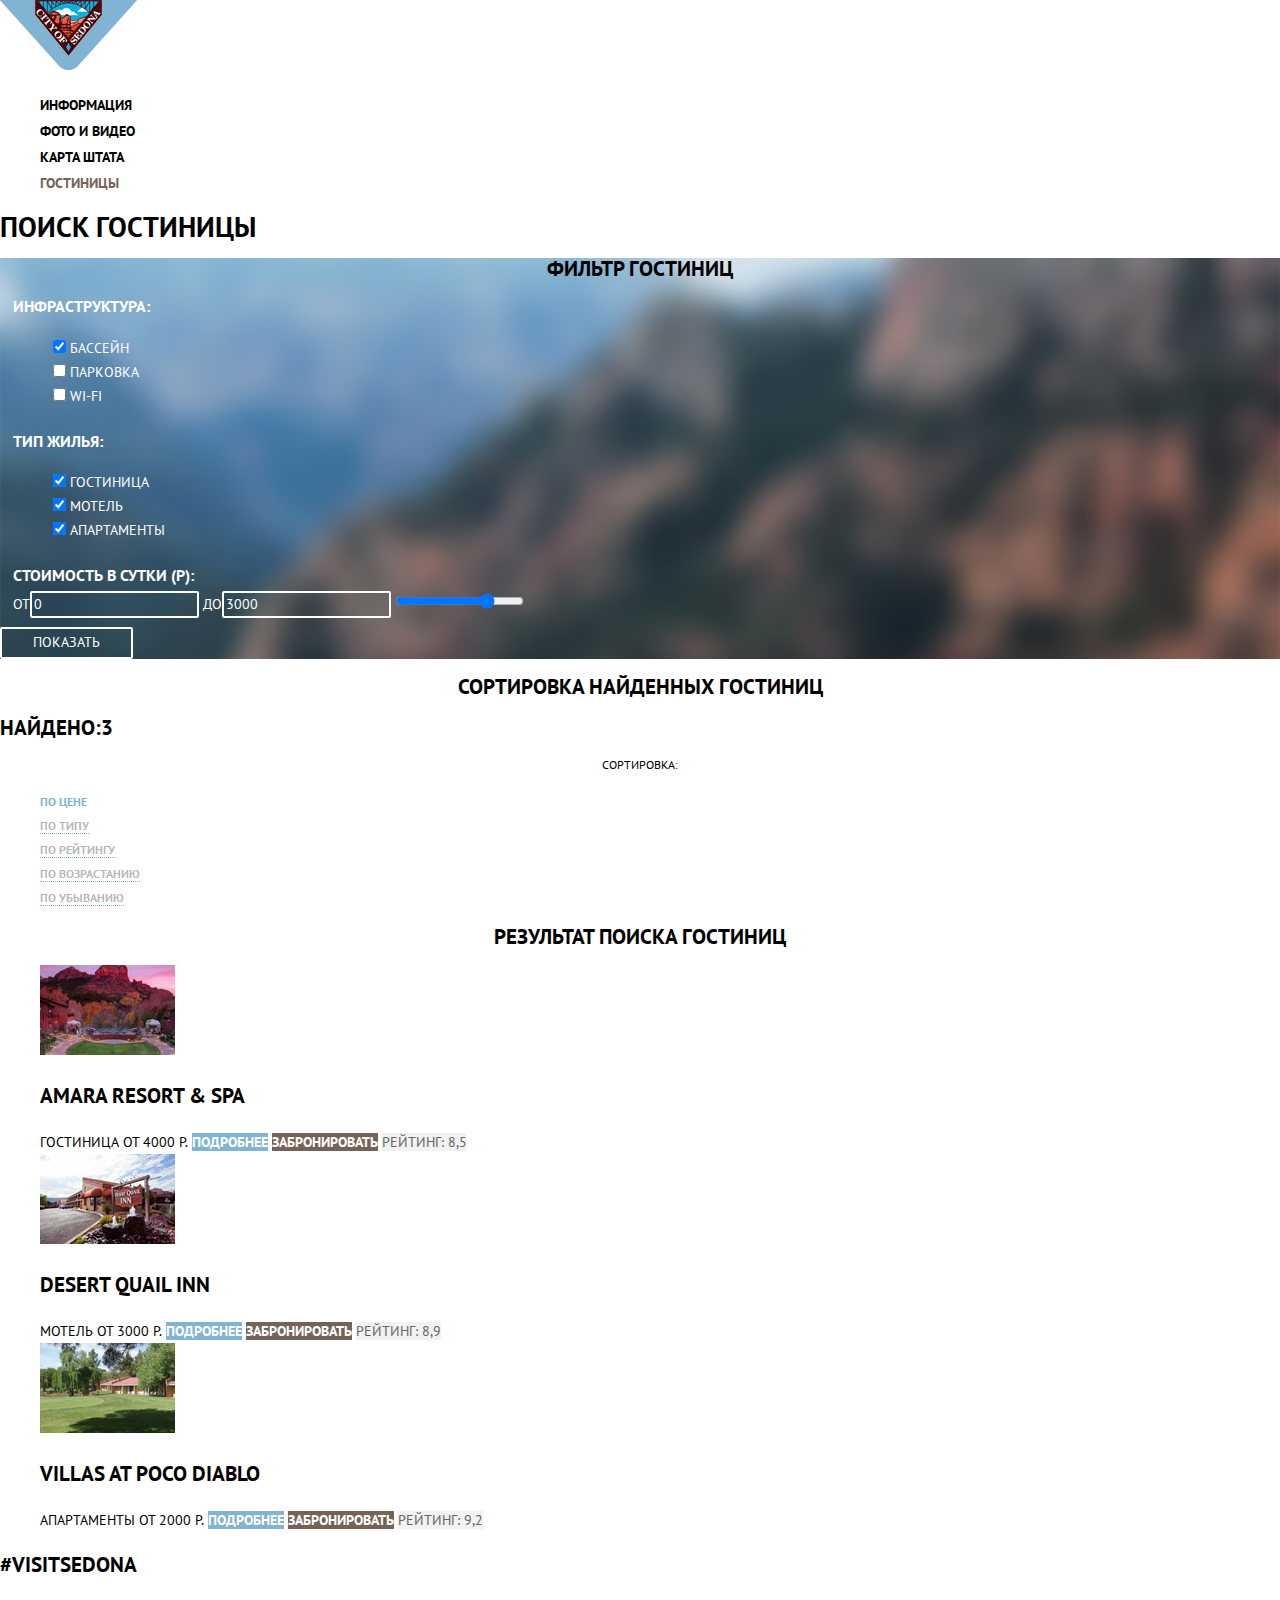
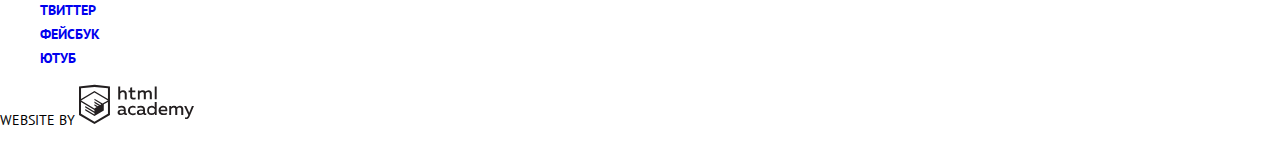
==== catalog.html @ 72ca7cd5 "Выполнена базовая стилизация двух страниц" ====
<!DOCTYPE html>
<html lang="ru">
  <head>
    <meta charset="utf-8">
    <title>HTML Academy: Седона</title>
    <link href="https://fonts.googleapis.com/css?family=PT+Sans:400,700&amp;subset=latin,cyrillic" rel="stylesheet">
    <link href="css/normalize.css" rel="stylesheet">
    <link href="css/style.css" rel="stylesheet">
  </head>
  <body>
    <header class="main-header">
      <nav class="main-navigation">
        <a class="main-header-logo" href="index.html">
          <img src="img/logo-sedona.png" width="138" height="70" alt="Логотип курорта Седона">
        </a>
        <ul class="site-navigation">
          <li><a href="info.html">информация</a></li>
          <li><a href="photo.html">фото и видео</a></li>
          <li><a href="map.html">карта штата</a></li>
          <li class="site-navigation-current"><a href="catalog.html">гостиницы</a></li>
        </ul>
      </nav>
    </header>
    <main class="container">
      <h1 class="visually-hidden">Поиск гостиницы</h1>
      <section class="hotel-filters">
        <h2 class="visually-hidden">Фильтр гостиниц</h2>
        <form class="hotel-filters-form" action="https://echo.htmlacademy.ru" method="get">
          <fieldset>
            <legend>инфраструктура:</legend>
            <ul class="filters">
              <li class="hotel-filters-item">
                <input type="checkbox" class="visually-hidden hotel-filters-checkbox" id="swimming_pool" name="swimming_pool" checked>
                <label for="swimming_pool">бассейн</label>
              </li>
              <li class="hotel-filters-item">
                <input type="checkbox" class="visually-hidden hotel-filters-checkbox" id="parking" name="parking">
                <label for="parking">парковка</label>
              </li>
              <li class="hotel-filters-item">
                <input type="checkbox" class="visually-hidden hotel-filters-checkbox" id="wi-fi" name="wi-fi">
                <label for="wi-fi">wi-fi</label>
              </li>
            </ul>
          </fieldset>
          <fieldset>
            <legend>тип жилья:</legend>
            <ul class="filters">
              <li class="hotel-filters-item">
                <input type="checkbox" class="visually-hidden hotel-filters-checkbox" id="hostel" name="hostel" checked>
                <label for="hostel">гостиница</label>
              </li>
              <li class="hotel-filters-item">
                <input type="checkbox" class="visually-hidden hotel-filters-checkbox" id="motel" name="motel" checked>
                <label for="motel">мотель</label>
              </li>
              <li class="hotel-filters-item">
                <input type="checkbox" class="visually-hidden hotel-filters-checkbox" id="apartments" name="apartments" checked>
                <label for="apartments">апартаменты</label>
              </li>
            </ul>
          </fieldset>
          <fieldset>
            <legend><label for="priсe">стоимость в сутки (р):</label></legend>
            <label class="hotel-filters-priсe">От<input type="text" name="from" value="0"></label>
            <label class="hotel-filters-priсe">До<input type="text" name="till" value="3000"></label>
            <input type="range" id="priсe" min="0" max="4000" step="1000" value="3000">
          </fieldset>
          <button class="hotel-filters-button" type="submit">показать</button>
        </form>
      </section>
      <section class="hotel-sort">
        <h2 class="visually-hidden">Сортировка найденных гостиниц</h2>
        <span class="sort-result">найдено:3</span>
        <p class="sort-title">сортировка:</p>
        <ul class="sort-list">
          <li><a href="#" class="sort-item item-current">по цене</a></li>
          <li><a href="#" class="sort-item">по типу</a></li>
          <li><a href="#" class="sort-item">по рейтингу</a></li>
          <li><a href="#" class="sort-item sort-up">по возрастанию</a></li>
          <li><a href="#" class="sort-item sort-down">по убыванию</a></li>
        </ul>
      </section>
      <section class="hotel-sort-result">
        <h2 class="visually-hidden">Результат поиска гостиниц</h2>
        <ul class="sort-result-list">
          <li class="sort-result-item">
            <img src="img/amara.jpg" width="135" height="90" alt="Amara Resort & SPA">
            <h3 tabindex="0">Amara Resort & SPA</h3>
            <span class="hotel-type">гостиница</span>
            <span class="hotel-priсe">от 4000 р.</span>
            <a class="button more-info" href="#">Подробнее</a>
            <a class="button reserve" href="#">Забронировать</a>
            <span class="hotel-rating">рейтинг: 8,5</span>
          </li>
          <li class="sort-result-item">
            <img src="img/desert.jpg" width="135" height="90" alt="Desert Quail INN">
            <h3 tabindex="0">Desert Quail INN</h3>
            <span class="hotel-type">мотель</span>
            <span class="hotel-priсe">от 3000 р.</span>
            <a class="button more-info" href="#">Подробнее</a>
            <a class="button reserve" href="#">Забронировать</a>
            <span class="hotel-rating">рейтинг: 8,9</span>
          </li>
          <li class="sort-result-item">
            <img src="img/villas.jpg" width="135" height="90" alt="Villas at Poco Diablo">
            <h3 tabindex="0">Villas at Poco Diablo</h3>
            <span class="hotel-type">апартаменты</span>
            <span class="hotel-priсe">от 2000 р.</span>
            <a class="button more-info" href="#">Подробнее</a>
            <a class="button reserve" href="#">Забронировать</a>
            <span class="hotel-rating">рейтинг: 9,2</span>
          </li>
        </ul>
      </section>
    </main>
    <footer class="main-footer">
      <p class="hashtag">#visitsedona</p>
      <ul class="social">
        <li><a class="social-button" href="https://twitter.com">Твиттер</a></li>
        <li><a class="social-button" href="https://www.facebook.com">Фейсбук</a></li>
        <li><a class="social-button" href="https://www.youtube.com">Ютуб</a></li>
      </ul>
      <p class="copyright">website by
        <a class="copyright-button" href="https://htmlacademy.ru">
          <img src="img/logo-htmlacademy.svg" width="115" height="41" alt="HTML Academy">
        </a>
      </p>
    </footer>
  </body>
</html>
---- css/style.css ----
body {
  margin: 0;
  padding: 0;

  font-family: "PT Sans", Arial, sans-serif;
  font-size: 14px;
  line-height: 24px;
  font-weight: 700;
  color: #000000;
  text-transform: uppercase;
  background-color: #ffffff;
}

.main-body {
  background-image: url("../img/Welcome.jpg"), url("../img/Shape-line.jpg"), url("../img/backgroundphoto.jpg");
  background-repeat: no-repeat;
  background-position: center top;
}

a {
  text-decoration: none;
}

.main-navigation {
  line-height: 26px;
  background-color: #ffffff;
}

.site-navigation,
.advantages-addition-list,
.advantages-list,
.social,
.filters,
.sort-list,
.sort-result-list {
  list-style: none;
}

.site-navigation a {
  color: #000000;
}

.site-navigation a:hover,
.site-navigation a:focus {
  color: #81b3d2;
  outline: none;
}

.site-navigation a:active {
  color: #000000;
  opacity: 0.3;
}

.site-navigation-current a {
  color: #766357;
}

.slogan {
  font-size: 21px;
  line-height: 26px;
  text-align: center;
}

.container p {
  line-height: 21px;
  font-weight: 400;
  text-align: center;
}

h2 {
  font-size: 21px;
  line-height: 21px;
  text-align: center;
}

.sedona-sity,
.hellbridge {
  background-color: #81b3d2;
  color: #ffffff;
}

.other-general {
  background-color: #eeeeee;
}

/* .visually-hidden {
  display: none;
} */

.interesting {
  font-size: 30px;
  line-height: 36px;
  text-align: center;
}

.hotel-search-button {
  font-family: "PT Sans", Arial, sans-serif;
  width: 568px;
  height: 86px;
  font-size: 21px;
  line-height: 26px;
  font-weight: 700;
  text-transform: uppercase;
  color: #ffffff;
  text-align: center;
  background-color: #766357;
  border: none;
}
.hotel-search-button:hover,
.hotel-search-button:focus {
  background-color: #604e43;
}

.hotel-search-button:active {
  background-color: #503e33;
  color: rgba(255, 225, 225, 0.3);
}

.hotel-search-form label {
  font-weight: 700;
}

.hotel-search-item input,
.hotel-search-item button {
  font-weight: 700;
  text-transform: uppercase;
  border: none;
  background-color: #f2f2f2;
}

.hotel-search-item input:nth-child(3),
.hotel-search-item input:last-child,
.hotel-search-item button {
  width: 38px;
  height: 38px;
  text-align: center;
}

.hotel-search-item input:first-child,
.hotel-search-item input:nth-child(2) {
  width: 346px;
  height: 38px;
  text-align: left;
  padding-left: 13px;
}

.hotel-search-item button {
  color: #a9a9a9;
}

.hotel-search-item input:hover {
  background-color: #ebebeb;
}

.hotel-search-item input:focus,
.hotel-search-item input:active {
  background-color: #ffffff;
  outline-color: #e5e5e5;
}

.hotel-search-item button:hover,
.hotel-search-item button:focus {
  color: #000000;
}

 .hotel-search-item button:active {
   outline-color: #e5e5e5;
   color: #81b3d2;
}

.hotel-search-form-button {
  font-family: "PT Sans", Arial, sans-serif;
  width: 458px;
  height: 58px;
  font-size: 21px;
  line-height: 26px;
  font-weight: 700;
  text-transform: uppercase;
  color: #ffffff;
  text-align: center;
  background-color: #81b3d2;
  border: none;
}

.hotel-search-form-button:hover,
.hotel-search-form-button:focus {
  background-color: #669ec0;
}

.hotel-search-form-button:active {
  background-color: #5496bd;
  color: rgba(255, 225, 225, 0.3);
}

.hashtag {
  font-size: 21px;
}

.copyright {
  font-weight: 400;
}

.hotel-filters {
  background-color: #4d565d;
  background-image: url("../img/filter-background.jpg");
  background-size:cover;
  background-repeat: no-repeat;
  background-position: left top;
}

.hotel-filters fieldset {
  border: none;
}

.hotel-filters-item label,
.hotel-filters-priсe {
  color: #ffffff;
  font-size: 14px;
  line-height: 21px;
  font-weight: 400;
}

.hotel-filters legend {
  color: #ffffff;
  font-size: 16px;
  line-height: 21px;
}

.hotel-filters-priсe input {
  border: solid 2px #ffffff;
  border-radius: 2px;
  color: #ffffff;
  font-size: 14px;
  line-height: 21px;
  font-weight: 400;
  background-color: transparent;
}

.hotel-filters-button {
  color: #ffffff;
  font-size: 14px;
  line-height: 21px;
  font-weight: 400;
  text-transform: uppercase;
  width: 133px;
  height: 32px;
  background-color: transparent;
  border: solid 2px #ffffff;
  border-radius: 2px;
}

.hotel-filters-button:hover,
.hotel-filters-button:focus {
  color: #000000;
  background-color: #ffffff;
}

.sort-result {
  font-size: 21px;
  line-height: 26px;
}

.sort-title,
.sort-item {
  font-size: 12px;
  line-height: 18px;
}

.sort-item {
  color: rgba(0, 0, 0, 0.3);
  border-bottom: 1px dotted #81b3d2;
}

.sort-item:hover {
  color: #81b3d2;
}

.sort-item:active {
  color: #000000;
  border:none;
}

.item-current {
  color: #81b3d2;
  border:none;
}

.sort-result-list h3 {
  font-size: 21px;
  line-height: 26px;
}

.sort-result-list h3:hover,
.sort-result-list h3:focus {
  color:#81b3d2;
  outline: none;
}

.sort-result-list h3:active {
  color: rgba(0, 0, 0, 0.3);
}

.hotel-type,
.hotel-priсe {
  font-weight: 400;
}

.more-info {
  color: #ffffff;
  text-align: center;
  width: 110px;
  height: 27px;
  background-color: #81b3d2;
}

.more-info:hover {
  background-color: #669ec0;
}

.more-info:active {
  background-color: #5496bd;
  color: rgba(225, 225, 225, 0.3);
}

.reserve {
  color: #ffffff;
  text-align: center;
  width: 142px;
  height: 27px;
  background-color: #766357;
}

.reserve:hover {
  background-color: #604e43;
}

.reserve:active {
  background-color: #503e33;
  color: rgba(225, 225, 225, 0.3);
}

.hotel-rating {
  color: #666666;
  font-weight: 400;
  width: 110px;
  height: 27px;
  background-color: #f2f2f2;
}
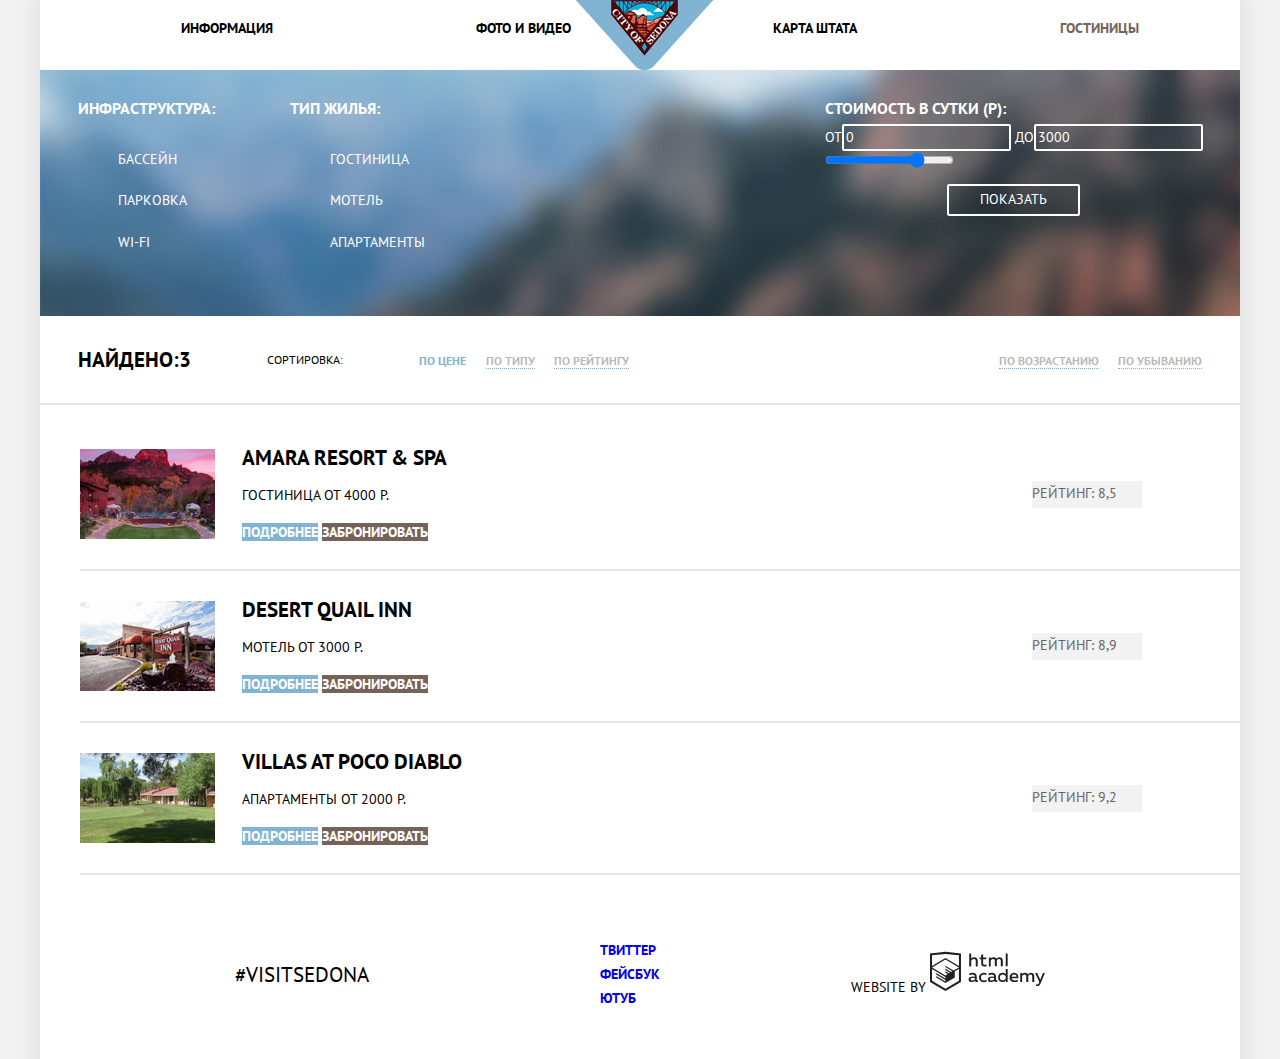
==== commit a95c8ecb: "Созданы сетки для главной и внутренней страниц" ====
--- a/catalog.html
+++ b/catalog.html
@@ -7,7 +7,7 @@
     <link href="css/normalize.css" rel="stylesheet">
     <link href="css/style.css" rel="stylesheet">
   </head>
-  <body>
+  <body class="container">
     <header class="main-header">
       <nav class="main-navigation">
         <a class="main-header-logo" href="index.html">
@@ -21,7 +21,7 @@
         </ul>
       </nav>
     </header>
-    <main class="container">
+    <main>
       <h1 class="visually-hidden">Поиск гостиницы</h1>
       <section class="hotel-filters">
         <h2 class="visually-hidden">Фильтр гостиниц</h2>
@@ -60,13 +60,17 @@
               </li>
             </ul>
           </fieldset>
-          <fieldset>
-            <legend><label for="priсe">стоимость в сутки (р):</label></legend>
-            <label class="hotel-filters-priсe">От<input type="text" name="from" value="0"></label>
-            <label class="hotel-filters-priсe">До<input type="text" name="till" value="3000"></label>
-            <input type="range" id="priсe" min="0" max="4000" step="1000" value="3000">
-          </fieldset>
-          <button class="hotel-filters-button" type="submit">показать</button>
+          <div class="price-block">
+            <fieldset class="input-priсe-box">
+              <legend><label for="priсe">стоимость в сутки (р):</label></legend>
+              <div class="price-field-block">
+                <label class="hotel-filters-priсe">От<input type="text" name="from" value="0"></label>
+                <label class="hotel-filters-priсe">До<input type="text" name="till" value="3000"></label>
+              </div>
+              <input type="range" id="priсe" min="0" max="4000" step="1000" value="3000">
+            </fieldset>
+            <button class="hotel-filters-button" type="submit">показать</button>
+          </div>
         </form>
       </section>
       <section class="hotel-sort">
@@ -86,29 +90,47 @@
         <ul class="sort-result-list">
           <li class="sort-result-item">
             <img src="img/amara.jpg" width="135" height="90" alt="Amara Resort & SPA">
-            <h3 tabindex="0">Amara Resort & SPA</h3>
-            <span class="hotel-type">гостиница</span>
-            <span class="hotel-priсe">от 4000 р.</span>
-            <a class="button more-info" href="#">Подробнее</a>
-            <a class="button reserve" href="#">Забронировать</a>
+            <div class="item-info">
+              <h3 tabindex="0">Amara Resort & SPA</h3>
+              <p>
+                <span class="hotel-type">гостиница</span>
+                <span class="hotel-priсe">от 4000 р.</span>
+              </p>
+              <div>
+                <a class="button more-info" href="#">Подробнее</a>
+                <a class="button reserve" href="#">Забронировать</a>
+              </div>
+            </div>
             <span class="hotel-rating">рейтинг: 8,5</span>
           </li>
           <li class="sort-result-item">
             <img src="img/desert.jpg" width="135" height="90" alt="Desert Quail INN">
-            <h3 tabindex="0">Desert Quail INN</h3>
-            <span class="hotel-type">мотель</span>
-            <span class="hotel-priсe">от 3000 р.</span>
-            <a class="button more-info" href="#">Подробнее</a>
-            <a class="button reserve" href="#">Забронировать</a>
+            <div class="item-info">
+              <h3 tabindex="0">Desert Quail INN</h3>
+              <p>
+                <span class="hotel-type">мотель</span>
+                <span class="hotel-priсe">от 3000 р.</span>
+              </p>
+              <div>
+                <a class="button more-info" href="#">Подробнее</a>
+                <a class="button reserve" href="#">Забронировать</a>
+              </div>
+            </div>
             <span class="hotel-rating">рейтинг: 8,9</span>
           </li>
           <li class="sort-result-item">
             <img src="img/villas.jpg" width="135" height="90" alt="Villas at Poco Diablo">
-            <h3 tabindex="0">Villas at Poco Diablo</h3>
-            <span class="hotel-type">апартаменты</span>
-            <span class="hotel-priсe">от 2000 р.</span>
-            <a class="button more-info" href="#">Подробнее</a>
-            <a class="button reserve" href="#">Забронировать</a>
+            <div class="item-info">
+              <h3 tabindex="0">Villas at Poco Diablo</h3>
+              <p>
+                <span class="hotel-type">апартаменты</span>
+                <span class="hotel-priсe">от 2000 р.</span>
+              </p>
+              <div>
+                <a class="button more-info" href="#">Подробнее</a>
+                <a class="button reserve" href="#">Забронировать</a>
+              </div>
+            </div>
             <span class="hotel-rating">рейтинг: 9,2</span>
           </li>
         </ul>
--- a/css/style.css
+++ b/css/style.css
@@ -1,3 +1,7 @@
+html {
+  background-color: #f2f2f2;
+}
+
 body {
   margin: 0;
   padding: 0;
@@ -9,12 +13,14 @@
   color: #000000;
   text-transform: uppercase;
   background-color: #ffffff;
+  box-shadow: 0 3px 20px 7px #e2e2e2;
 }
 
 .main-body {
-  background-image: url("../img/Welcome.jpg"), url("../img/Shape-line.jpg"), url("../img/backgroundphoto.jpg");
+
+  background-image: url("../img/Shape-line.png"), url("../img/Welcome.png"), url("../img/backgroundphoto.jpg");
   background-repeat: no-repeat;
-  background-position: center top;
+  background-position: center 16%, center 4%, center top;
 }
 
 a {
@@ -82,10 +88,10 @@
 .other-general {
   background-color: #eeeeee;
 }
-
-/* .visually-hidden {
+ /* ----------Скрытые элементы--------------*/
+.visually-hidden {
   display: none;
-} */
+}
 
 .interesting {
   font-size: 30px;
@@ -346,3 +352,204 @@
   height: 27px;
   background-color: #f2f2f2;
 }
+/*-------------------Сетка----------------*/
+.container {
+  width: 1200px;
+  margin-left: auto;
+  margin-right: auto;
+}
+
+.main-header-logo {
+  position: absolute;
+  margin: auto;
+  top: 0; left: 45%; bottom: 0; right: auto;
+}
+
+.site-navigation {
+  display: flex;
+  margin-left: auto;
+  margin-right: auto;
+  margin-top: 0;
+  justify-content: space-around;
+  height: 56px;
+  align-items: center;
+
+}
+
+.slogan-block {
+  display: flex;
+  background: #ffffff;
+  margin-top: 513px;
+  flex-direction: column;
+  justify-content: center;
+  align-items: center;
+  min-height: 205px;
+}
+
+.sedona-sity,
+.hellbridge {
+  display: flex;
+
+  flex-direction: column;
+  flex-wrap: wrap;
+  height: 263px;
+  justify-content: center;
+  align-items: center;
+  overflow: hidden;
+}
+
+.sedona-sity h2,
+.hellbridge h2 {
+  width: 153px;
+}
+
+.sedona-sity p,
+.hellbridge p {
+  width: 300px;
+}
+
+.sedona-sity img {
+  align-self: flex-end;
+}
+
+.hellbridge img {
+  align-self: flex-start;
+}
+
+.advantages-addition-list {
+  display: flex;
+  margin-top: 0;
+  margin-bottom: 0;
+  justify-content: space-around;
+  align-items: center;
+  padding: 60px;
+  padding-bottom: 80px;
+}
+
+.advantages-addition-item {
+  width: 285px;
+}
+
+.advantages-list {
+  display: flex;
+  margin-top: 0;
+  margin-bottom: 0;
+  justify-content: space-around;
+  align-items: center;
+  padding-top: 45px;
+  padding-bottom: 60px;
+  padding-right: 65px;
+}
+
+.advantages-item {
+  width: 272px;
+}
+
+.interesting {
+  margin-top: 57px;
+}
+
+.hotel-search-button {
+  margin-top: 50px;
+  display: block;
+  margin-left: auto;
+  margin-right: auto;
+}
+
+.main-footer {
+  display: flex;
+  justify-content: space-around;
+  padding: 35px 100px;
+  align-items: center;
+}
+.hotel-search-form {
+  display: flex;
+  flex-direction: column;
+  height: 395px;
+  width: 568px;
+  margin-left: auto;
+  margin-right: auto;
+  align-items: center;
+  justify-content: center;
+  background: #ffffff;
+  box-shadow: 0 3px 20px 1px #e2e2e2;
+}
+
+.search-item-people {
+  display: flex;
+  width: 458px;
+  justify-content: space-between;
+}
+
+.hotel-search-form-button {
+  margin-top: 45px;
+}
+
+.hotel-filters-form {
+  display: flex;
+  min-height: 218px;
+  justify-content: space-around;
+  align-items: flex-start;
+  padding-top: 28px;
+}
+
+.price-block {
+  margin-left: 325px;
+}
+
+.hotel-filters-button {
+  display: block;
+  margin-left: auto;
+  margin-right: auto;
+}
+
+.filters {
+  display: flex;
+  flex-direction: column;
+  min-height: 125px;
+  justify-content: space-around;
+  align-items: flex-start;
+}
+
+.hotel-sort {
+  display: flex;
+  justify-content: space-around;
+  align-items: center;
+  min-height: 87px;
+  border-bottom: 2px solid #e5e5e5;
+}
+
+.sort-list {
+  display: flex;
+  width: 783px;
+  padding-left: 0;
+  justify-content: space-between;
+}
+
+.sort-up {
+  margin-left: 350px;
+}
+
+.sort-result-item {
+  display: flex;
+  border-bottom: 2px solid #e5e5e5;
+  min-height: 150px;
+  align-items: center;
+}
+
+.hotel-rating {
+  margin-left: 520px;
+}
+
+.item-info {
+  width: 270px;
+  margin-left: 27px;
+  display: flex;
+  flex-direction: column;
+  justify-content: flex-start;
+  align-items: flex-start;
+}
+
+.item-info h3 {
+  margin: 0;
+}
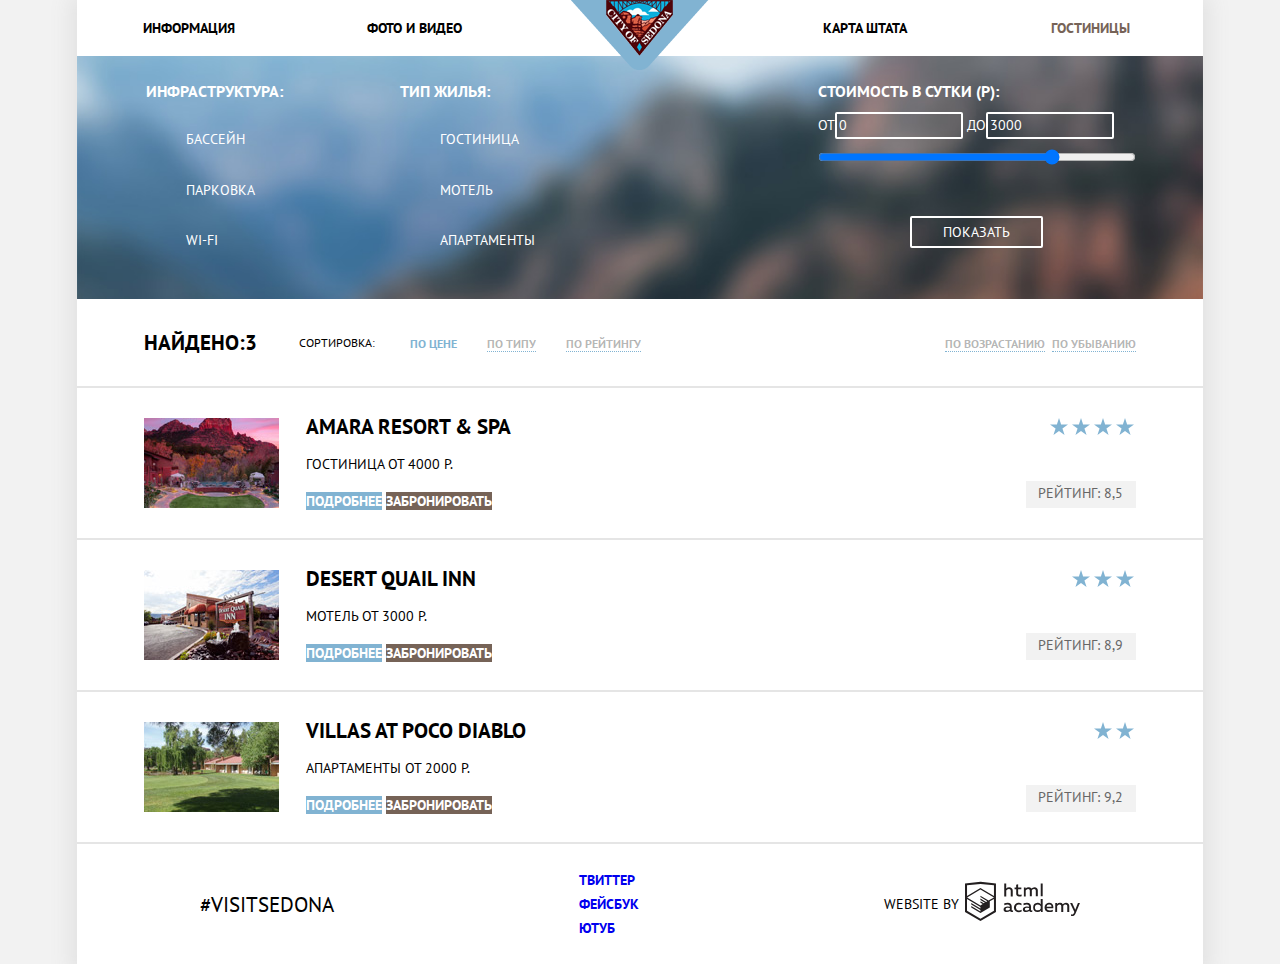
==== commit d10d4710: "Исправлена сетка" ====
--- a/catalog.html
+++ b/catalog.html
@@ -101,7 +101,9 @@
                 <a class="button reserve" href="#">Забронировать</a>
               </div>
             </div>
-            <span class="hotel-rating">рейтинг: 8,5</span>
+            <div class="hotel-rating-block four-stars">
+              <span class="hotel-rating">рейтинг: 8,5</span>
+            </div>
           </li>
           <li class="sort-result-item">
             <img src="img/desert.jpg" width="135" height="90" alt="Desert Quail INN">
@@ -116,7 +118,9 @@
                 <a class="button reserve" href="#">Забронировать</a>
               </div>
             </div>
-            <span class="hotel-rating">рейтинг: 8,9</span>
+            <div class="hotel-rating-block three-stars">
+              <span class="hotel-rating">рейтинг: 8,9</span>
+            </div>
           </li>
           <li class="sort-result-item">
             <img src="img/villas.jpg" width="135" height="90" alt="Villas at Poco Diablo">
@@ -131,7 +135,9 @@
                 <a class="button reserve" href="#">Забронировать</a>
               </div>
             </div>
-            <span class="hotel-rating">рейтинг: 9,2</span>
+            <div class="hotel-rating-block two-stars">
+              <span class="hotel-rating">рейтинг: 9,2</span>
+            </div>
           </li>
         </ul>
       </section>
--- a/css/style.css
+++ b/css/style.css
@@ -20,7 +20,7 @@
 
   background-image: url("../img/Shape-line.png"), url("../img/Welcome.png"), url("../img/backgroundphoto.jpg");
   background-repeat: no-repeat;
-  background-position: center 16%, center 4%, center top;
+  background-position: center 17.8%, center 5%, center top;
 }
 
 a {
@@ -28,6 +28,8 @@
 }
 
 .main-navigation {
+  margin: 0;
+  padding: 0;
   line-height: 26px;
   background-color: #ffffff;
 }
@@ -354,95 +356,127 @@
 }
 /*-------------------Сетка----------------*/
 .container {
-  width: 1200px;
-  margin-left: auto;
-  margin-right: auto;
+  margin-left: 6%;
+  margin-right: 6%;
+  min-width: 768px;
+}
+.main-navigation {
+  position: relative;
 }
 
 .main-header-logo {
   position: absolute;
-  margin: auto;
-  top: 0; left: 45%; bottom: 0; right: auto;
+  left: 50%;
+  margin-left: -69px;
 }
 
 .site-navigation {
   display: flex;
+  padding: 0;
+  margin: 0;
+  height: 56px;
+  align-items: center;
+}
+
+.site-navigation li {
+  flex-basis: 20%;
+  text-align: center;
+}
+
+.site-navigation li:nth-child(2) {
+  margin-right: auto;
+}
+
+.site-navigation li:nth-child(3) {
   margin-left: auto;
-  margin-right: auto;
-  margin-top: 0;
-  justify-content: space-around;
-  height: 56px;
-  align-items: center;
-
+}
+
+.site-navigation a {
+  display: block;
 }
 
 .slogan-block {
   display: flex;
   background: #ffffff;
-  margin-top: 513px;
+  margin-top: 511px;
   flex-direction: column;
   justify-content: center;
   align-items: center;
-  min-height: 205px;
+  min-height: 215px;
 }
 
 .sedona-sity,
 .hellbridge {
   display: flex;
-
-  flex-direction: column;
-  flex-wrap: wrap;
+  margin: 0;
+  padding: 0;
+  align-items: center;
   height: 263px;
-  justify-content: center;
-  align-items: center;
   overflow: hidden;
+}
+.sedona-sity div:first-child,
+.hellbridge div:last-child {
+  width: 33.33%;
+}
+.sedona-sity div:last-child,
+.hellbridge div:first-child {
+  width: 66.67%;
+}
+
+.sedona-sity img,
+.hellbridge img {
+  width: 100%;
+  height: auto;
 }
 
 .sedona-sity h2,
 .hellbridge h2 {
   width: 153px;
+  margin: auto;
 }
 
 .sedona-sity p,
 .hellbridge p {
-  width: 300px;
-}
-
-.sedona-sity img {
-  align-self: flex-end;
-}
-
-.hellbridge img {
-  align-self: flex-start;
+  padding-left: 13%;
+  padding-right: 13%
 }
 
 .advantages-addition-list {
   display: flex;
-  margin-top: 0;
-  margin-bottom: 0;
-  justify-content: space-around;
-  align-items: center;
-  padding: 60px;
+  margin: 0;
+  padding: 0;
+  justify-content: space-between;
+  align-items: center;
+}
+
+.advantages-addition-item {
+  width: 33%;
+  padding-top: 160px;
   padding-bottom: 80px;
 }
 
-.advantages-addition-item {
-  width: 285px;
+.advantages-addition-item p,
+.advantages-item p {
+  padding-left: 10%;
+  padding-right: 10%;
 }
 
 .advantages-list {
   display: flex;
-  margin-top: 0;
-  margin-bottom: 0;
-  justify-content: space-around;
-  align-items: center;
-  padding-top: 45px;
-  padding-bottom: 60px;
-  padding-right: 65px;
+  margin: 0;
+  padding: 0;
+  min-height: 256px;
+  justify-content: space-between;
+  align-items: center;
 }
 
 .advantages-item {
-  width: 272px;
+  width: 33%;
+}
+
+.advantages-item h2 {
+  width: 135px;
+  margin: auto;
 }
 
 .interesting {
@@ -459,9 +493,25 @@
 .main-footer {
   display: flex;
   justify-content: space-around;
-  padding: 35px 100px;
-  align-items: center;
-}
+  min-height: 120px;
+  align-items: center;
+}
+.copyright {
+display: flex;
+justify-content: center;
+align-items: center;
+}
+
+.copyright-button {
+  margin-left: 6px;
+}
+.social {
+  padding: 0;
+}
+.search-form {
+  position: relative;
+}
+
 .hotel-search-form {
   display: flex;
   flex-direction: column;
@@ -473,6 +523,10 @@
   justify-content: center;
   background: #ffffff;
   box-shadow: 0 3px 20px 1px #e2e2e2;
+  position: absolute;
+  bottom: 205px;
+  left: 50%;
+  margin-left: -284px;
 }
 
 .search-item-people {
@@ -487,50 +541,91 @@
 
 .hotel-filters-form {
   display: flex;
+  padding-left: 6%;
+  padding-right: 6%;
+}
+.hotel-filters-form > fieldset {
+  margin-top: 25px;
+  padding: 0;
+  width: 250px;
+}
+.price-block {
+  margin-left: auto;
+  margin-top: 25px;
+  width: 318px;
   min-height: 218px;
-  justify-content: space-around;
-  align-items: flex-start;
-  padding-top: 28px;
-}
-
-.price-block {
-  margin-left: 325px;
-}
-
+  display: flex;
+  flex-direction: column;
+}
+.input-priсe-box {
+  margin: 0;
+  padding: 0;
+  display: flex;
+  flex-direction: column;
+}
+
+.price-field-block {
+  margin-top: 10px;
+  margin-bottom: 10px;
+}
+
+.hotel-filters-priсe input{
+  width: 120px;
+}
 .hotel-filters-button {
-  display: block;
-  margin-left: auto;
-  margin-right: auto;
+  margin: auto;
 }
 
 .filters {
   display: flex;
   flex-direction: column;
   min-height: 125px;
-  justify-content: space-around;
+  margin-top: 25px;
+  justify-content: space-between;
   align-items: flex-start;
 }
 
 .hotel-sort {
   display: flex;
-  justify-content: space-around;
+  padding-left: 6%;
+  padding-right: 6%;
   align-items: center;
   min-height: 87px;
   border-bottom: 2px solid #e5e5e5;
 }
 
+.hotel-sort span {
+  flex-basis: 135px;
+  margin-right: 30px;
+}
+
 .sort-list {
   display: flex;
   width: 783px;
+  margin-left: 35px;
   padding-left: 0;
-  justify-content: space-between;
-}
-
-.sort-up {
-  margin-left: 350px;
-}
-
+}
+.sort-list li {
+  white-space: nowrap;
+}
+
+.sort-list li:nth-child(2),
+.sort-list li:nth-child(3),
+.sort-list li:first-child {
+  margin-right: 30px;
+}
+
+.sort-list li:nth-child(4) {
+  margin: auto;
+  margin-right: 7px;
+}
+.sort-result-list {
+  margin: 0;
+  padding: 0;
+}
 .sort-result-item {
+  padding-left: 6%;
+  padding-right: 6%;
   display: flex;
   border-bottom: 2px solid #e5e5e5;
   min-height: 150px;
@@ -538,7 +633,8 @@
 }
 
 .hotel-rating {
-  margin-left: 520px;
+  align-self: flex-end;
+  text-align: center;
 }
 
 .item-info {
@@ -553,3 +649,26 @@
 .item-info h3 {
   margin: 0;
 }
+
+.hotel-rating-block {
+  margin-left: auto;
+  min-height: 90px;
+  display: flex;
+}
+
+.two-stars {
+  background: url("../img/star.svg"), url("../img/star.svg");
+  background-repeat: no-repeat;
+  background-position: 68px top, 90px top;
+}
+
+.three-stars {
+  background: url("../img/star.svg"), url("../img/star.svg"), url("../img/star.svg");
+  background-repeat: no-repeat;
+  background-position: 46px top, 68px top, 90px top;
+}
+.four-stars {
+  background: url("../img/star.svg"), url("../img/star.svg"), url("../img/star.svg"), url("../img/star.svg");
+  background-repeat: no-repeat;
+  background-position: 24px top, 46px top, 68px top, 90px top;
+}
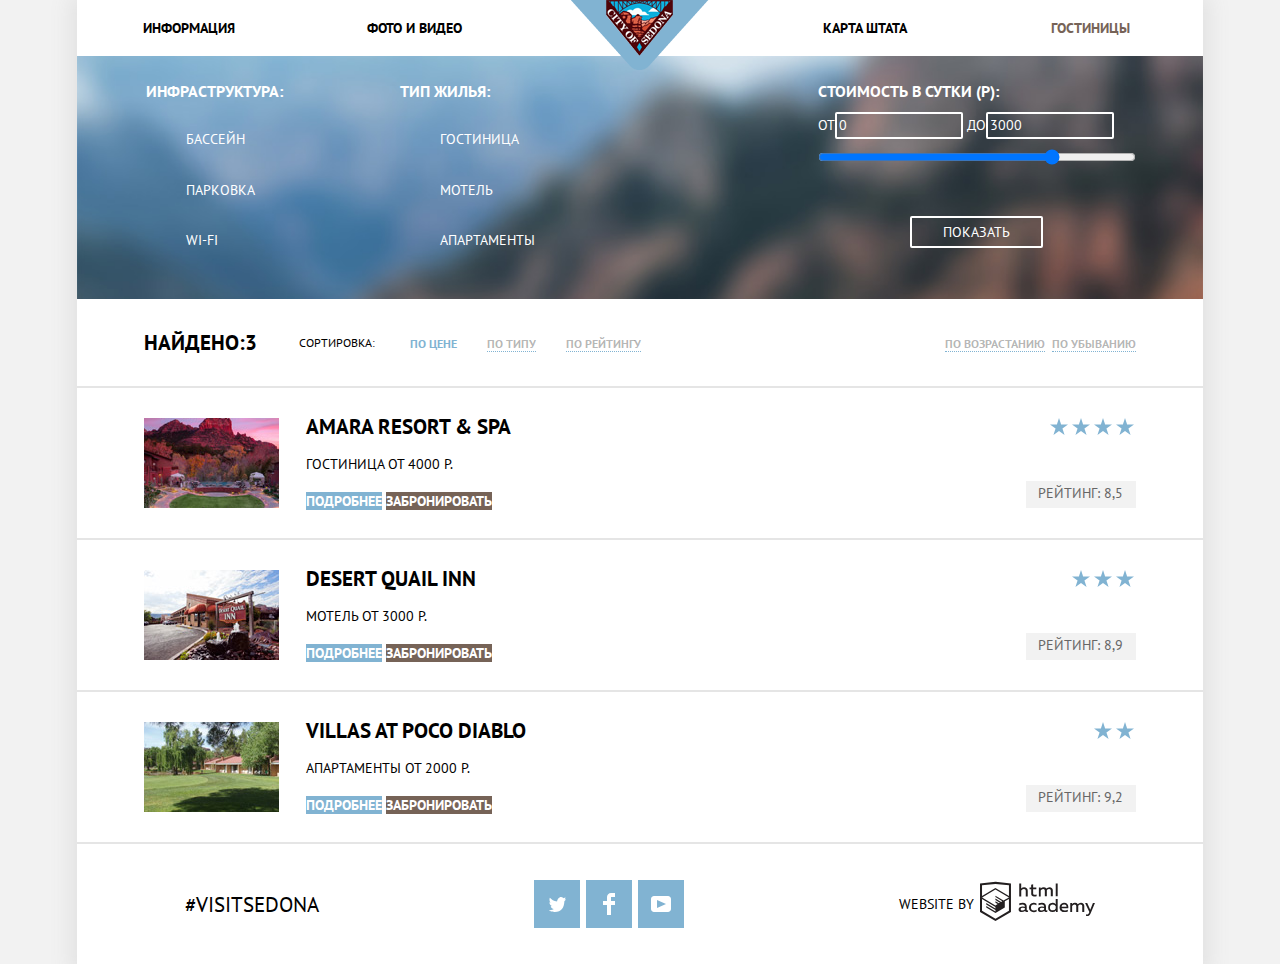
==== commit 2d8702a7: "Внесены изменения" ====
--- a/catalog.html
+++ b/catalog.html
@@ -145,9 +145,9 @@
     <footer class="main-footer">
       <p class="hashtag">#visitsedona</p>
       <ul class="social">
-        <li><a class="social-button" href="https://twitter.com">Твиттер</a></li>
-        <li><a class="social-button" href="https://www.facebook.com">Фейсбук</a></li>
-        <li><a class="social-button" href="https://www.youtube.com">Ютуб</a></li>
+        <li><a class="social-button social-twitter" href="https://twitter.com">Твиттер</a></li>
+        <li><a class="social-button social-facebook" href="https://www.facebook.com">Фейсбук</a></li>
+        <li><a class="social-button social-youtube" href="https://www.youtube.com">Ютуб</a></li>
       </ul>
       <p class="copyright">website by
         <a class="copyright-button" href="https://htmlacademy.ru">
--- a/css/style.css
+++ b/css/style.css
@@ -672,3 +672,30 @@
   background-repeat: no-repeat;
   background-position: 24px top, 46px top, 68px top, 90px top;
 }
+.social {
+  display: flex;
+  width: 150px;
+  justify-content: space-between;
+}
+
+.social-button {
+  display: block;
+  width: 46px;
+  height: 48px;
+  background: #81b3d2;
+  font-size: 0px;
+  background-repeat: no-repeat;
+  background-position: center center;
+}
+
+.social-twitter {
+  background-image: url("../img/twitter.svg");
+}
+
+.social-facebook {
+  background-image: url("../img/fb-icon.svg");
+}
+
+.social-youtube {
+  background-image: url("../img/youtube.svg");
+}
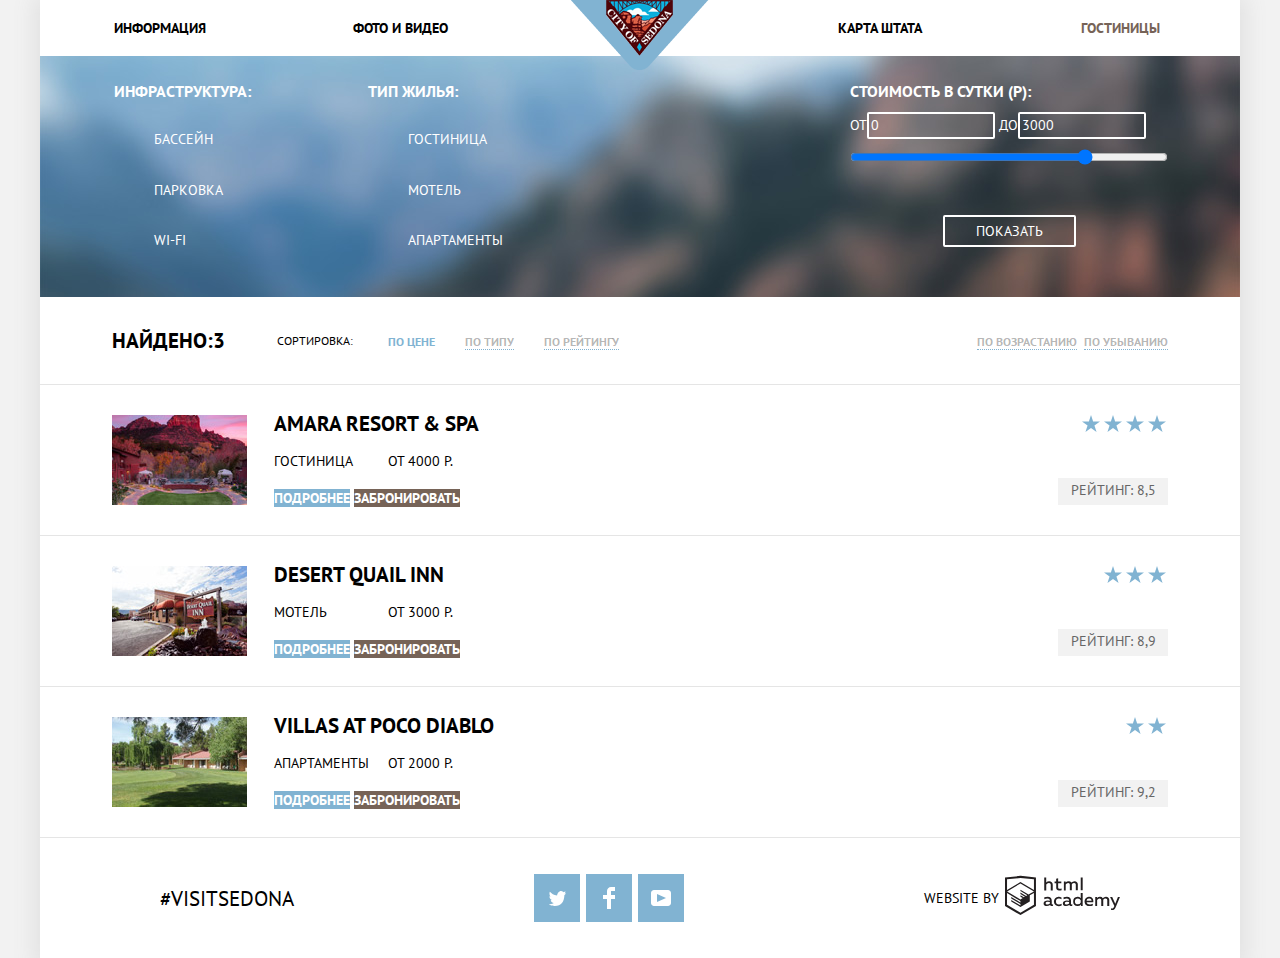
==== commit f127953e: "Исправлены отступы, удален tabindex, добавлена доступность для звезд, добавлен контейнер на главной " ====
--- a/catalog.html
+++ b/catalog.html
@@ -91,7 +91,7 @@
           <li class="sort-result-item">
             <img src="img/amara.jpg" width="135" height="90" alt="Amara Resort & SPA">
             <div class="item-info">
-              <h3 tabindex="0">Amara Resort & SPA</h3>
+              <h3><a href="#" class="hotel-name">Amara Resort & SPA</a></h3>
               <p>
                 <span class="hotel-type">гостиница</span>
                 <span class="hotel-priсe">от 4000 р.</span>
@@ -102,13 +102,14 @@
               </div>
             </div>
             <div class="hotel-rating-block four-stars">
+              <span class="stars">4 звезды</span>
               <span class="hotel-rating">рейтинг: 8,5</span>
             </div>
           </li>
           <li class="sort-result-item">
             <img src="img/desert.jpg" width="135" height="90" alt="Desert Quail INN">
             <div class="item-info">
-              <h3 tabindex="0">Desert Quail INN</h3>
+              <h3><a href="#" class="hotel-name">Desert Quail INN</a></h3>
               <p>
                 <span class="hotel-type">мотель</span>
                 <span class="hotel-priсe">от 3000 р.</span>
@@ -119,13 +120,14 @@
               </div>
             </div>
             <div class="hotel-rating-block three-stars">
+              <span class="stars">3 звезды</span>
               <span class="hotel-rating">рейтинг: 8,9</span>
             </div>
           </li>
           <li class="sort-result-item">
             <img src="img/villas.jpg" width="135" height="90" alt="Villas at Poco Diablo">
             <div class="item-info">
-              <h3 tabindex="0">Villas at Poco Diablo</h3>
+              <h3><a href="#" class="hotel-name">Villas at Poco Diablo</a></h3>
               <p>
                 <span class="hotel-type">апартаменты</span>
                 <span class="hotel-priсe">от 2000 р.</span>
@@ -136,6 +138,7 @@
               </div>
             </div>
             <div class="hotel-rating-block two-stars">
+              <span class="stars">2 звезды</span>
               <span class="hotel-rating">рейтинг: 9,2</span>
             </div>
           </li>
--- a/css/style.css
+++ b/css/style.css
@@ -12,15 +12,7 @@
   font-weight: 700;
   color: #000000;
   text-transform: uppercase;
-  background-color: #ffffff;
-  box-shadow: 0 3px 20px 7px #e2e2e2;
-}
-
-.main-body {
-
-  background-image: url("../img/Shape-line.png"), url("../img/Welcome.png"), url("../img/backgroundphoto.jpg");
-  background-repeat: no-repeat;
-  background-position: center 17.8%, center 5%, center top;
+  background-color: ##f2f2f2;
 }
 
 a {
@@ -293,18 +285,19 @@
   border:none;
 }
 
-.sort-result-list h3 {
+.hotel-name {
+  color: #000000;
   font-size: 21px;
   line-height: 26px;
 }
 
-.sort-result-list h3:hover,
-.sort-result-list h3:focus {
+.hotel-name:hover,
+.hotel-name:focus {
   color:#81b3d2;
   outline: none;
 }
 
-.sort-result-list h3:active {
+.hotel-name:active {
   color: rgba(0, 0, 0, 0.3);
 }
 
@@ -356,10 +349,18 @@
 }
 /*-------------------Сетка----------------*/
 .container {
-  margin-left: 6%;
-  margin-right: 6%;
-  min-width: 768px;
-}
+  margin:0 auto;
+  width: 1200px;
+  background-color: #ffffff;
+  box-shadow: 0 3px 20px 7px #e2e2e2;
+}
+
+.main-container {
+  background-image: url("../img/Shape-line.png"), url("../img/Welcome.png"), url("../img/backgroundphoto.jpg");
+  background-repeat: no-repeat;
+  background-position: center 507px, center 132px, center top;
+}
+
 .main-navigation {
   position: relative;
 }
@@ -398,11 +399,12 @@
 .slogan-block {
   display: flex;
   background: #ffffff;
-  margin-top: 511px;
+  margin-top: 508px;
   flex-direction: column;
   justify-content: center;
   align-items: center;
-  min-height: 215px;
+  min-height: 216px;
+
 }
 
 .sedona-sity,
@@ -411,7 +413,7 @@
   margin: 0;
   padding: 0;
   align-items: center;
-  height: 263px;
+  height: 256px;
   overflow: hidden;
 }
 .sedona-sity div:first-child,
@@ -543,17 +545,16 @@
   display: flex;
   padding-left: 6%;
   padding-right: 6%;
+  padding-top: 25px;
+  height: 216px;
 }
 .hotel-filters-form > fieldset {
-  margin-top: 25px;
   padding: 0;
   width: 250px;
 }
 .price-block {
   margin-left: auto;
-  margin-top: 25px;
   width: 318px;
-  min-height: 218px;
   display: flex;
   flex-direction: column;
 }
@@ -591,7 +592,7 @@
   padding-right: 6%;
   align-items: center;
   min-height: 87px;
-  border-bottom: 2px solid #e5e5e5;
+  border-bottom: 1px solid #e5e5e5;
 }
 
 .hotel-sort span {
@@ -627,33 +628,45 @@
   padding-left: 6%;
   padding-right: 6%;
   display: flex;
-  border-bottom: 2px solid #e5e5e5;
+  border-bottom: 1px solid #e5e5e5;
   min-height: 150px;
   align-items: center;
 }
 
 .hotel-rating {
-  align-self: flex-end;
   text-align: center;
 }
 
 .item-info {
   width: 270px;
   margin-left: 27px;
-  display: flex;
-  flex-direction: column;
-  justify-content: flex-start;
-  align-items: flex-start;
 }
 
 .item-info h3 {
   margin: 0;
+}
+
+.item-info p {
+  text-align: left;
+}
+
+.hotel-type,
+.hotel-priсe {
+  display: inline-block;
+  width: 110px;
 }
 
 .hotel-rating-block {
   margin-left: auto;
   min-height: 90px;
   display: flex;
+  flex-direction: column;
+  justify-content: space-between;
+}
+
+.stars {
+  align-self: flex-end;
+  color: transparent;
 }
 
 .two-stars {
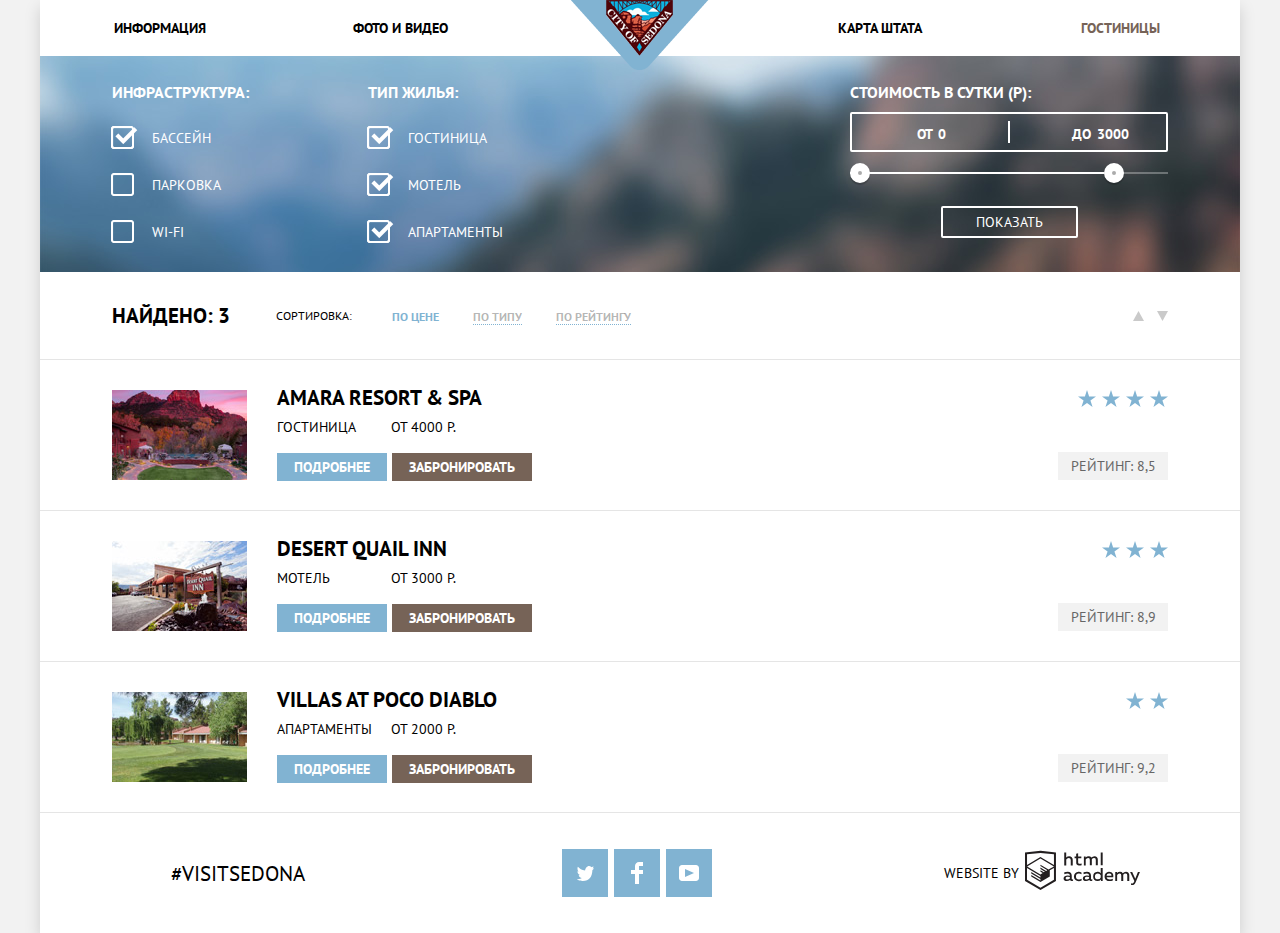
==== commit 7fd61cfa: "Завершена верстка, добавлена анимация, карта" ====
--- a/catalog.html
+++ b/catalog.html
@@ -63,11 +63,17 @@
           <div class="price-block">
             <fieldset class="input-priсe-box">
               <legend><label for="priсe">стоимость в сутки (р):</label></legend>
-              <div class="price-field-block">
-                <label class="hotel-filters-priсe">От<input type="text" name="from" value="0"></label>
-                <label class="hotel-filters-priсe">До<input type="text" name="till" value="3000"></label>
-              </div>
-              <input type="range" id="priсe" min="0" max="4000" step="1000" value="3000">
+              <div class="price-controls">
+                <label class="min-price">от <input type="text" name="min-price" value="0"></label>
+                <label class="max-price">до <input type="text" name="max-price" value="3000"></label>
+              </div>
+              <div class="range-controls">
+                <div class="scale">
+                  <div class="bar"></div>
+                </div>
+                <div class="range-button range-button-min"></div>
+                <div class="range-button range-button-max"></div>
+              </div>
             </fieldset>
             <button class="hotel-filters-button" type="submit">показать</button>
           </div>
@@ -75,14 +81,29 @@
       </section>
       <section class="hotel-sort">
         <h2 class="visually-hidden">Сортировка найденных гостиниц</h2>
-        <span class="sort-result">найдено:3</span>
+        <span class="sort-result">найдено: 3</span>
         <p class="sort-title">сортировка:</p>
         <ul class="sort-list">
           <li><a href="#" class="sort-item item-current">по цене</a></li>
           <li><a href="#" class="sort-item">по типу</a></li>
           <li><a href="#" class="sort-item">по рейтингу</a></li>
-          <li><a href="#" class="sort-item sort-up">по возрастанию</a></li>
-          <li><a href="#" class="sort-item sort-down">по убыванию</a></li>
+          <li>
+            <a href="#" class="sort-item sort-up">
+              <span class="visually-hidden">по возрастанию</span>
+              <svg version="1.1" id="Layer_1" xmlns="http://www.w3.org/2000/svg" xmlns:xlink="http://www.w3.org/1999/xlink" x="0px" y="0px"
+              	 width="11px" height="10px" viewBox="0 0 11 10" enable-background="new 0 0 11 10" xml:space="preserve">
+                <polygon fill="#231F20" points="5.5,0 0,10 11,10 "/>
+              </svg>
+            </a>
+          </li>
+          <li>
+            <a href="#" class="sort-item sort-down">
+              <span class="visually-hidden">по убыванию</span>
+              <svg version="1.1" id="Layer_1" xmlns="http://www.w3.org/2000/svg" xmlns:xlink="http://www.w3.org/1999/xlink" x="0px" y="0px"
+              	 width="11px" height="10px" viewBox="0 0 11 10" enable-background="new 0 0 11 10" xml:space="preserve">
+                <polyline fill="#231F20" points="5.5,10 0,0 11,0 "/>
+              </svg>
+            </a></li>
         </ul>
       </section>
       <section class="hotel-sort-result">
@@ -145,16 +166,51 @@
         </ul>
       </section>
     </main>
-    <footer class="main-footer">
+    <footer class="footer">
       <p class="hashtag">#visitsedona</p>
       <ul class="social">
-        <li><a class="social-button social-twitter" href="https://twitter.com">Твиттер</a></li>
-        <li><a class="social-button social-facebook" href="https://www.facebook.com">Фейсбук</a></li>
-        <li><a class="social-button social-youtube" href="https://www.youtube.com">Ютуб</a></li>
+        <li>
+          <a class="social-button social-twitter" href="https://twitter.com">
+            <span class="visually-hidden">Твиттер</span>
+            <svg version="1.1" id="Layer_1" xmlns="http://www.w3.org/2000/svg" xmlns:xlink="http://www.w3.org/1999/xlink" x="0px" y="0px"
+              width="17px" height="15px" viewBox="0 0 17 15" enable-background="new 0 0 17 15" xml:space="preserve">
+              <g id="W6EeEF_1_">
+                <g>
+                  <path fill="#FFFFFF" d="M10.95,0.144c1.685-0.496,2.984,0.27,3.577,1.179c0.673-0.231,1.331-0.481,2.011-0.708
+                    c-0.004,0.861-0.522,1.513-0.857,1.768c0.685,0.17,1.304-0.491,1.304-0.491c-0.169,1-1.006,1.788-1.563,2.024
+                    c-0.231,6.75-3.175,11.217-10.077,11.082c-0.522,0,0.075,0-0.446,0c-0.41,0-4.164-0.46-4.898-1.887
+                    c2.271,0.196,3.893-0.422,4.693-1.177c-0.96-0.3-2.679-0.477-2.979-2.95C2.064,9.09,2.279,9.212,2.905,9.103
+                    C1.705,8.247,0.374,7.53,0.448,5.33c0.285,0.328,1.067,0.536,1.34,0.472c-0.703-0.241-1.97-3.36-0.894-4.952
+                    c1.818,1.854,3.735,3.606,7.152,3.773C8.254,2.33,9.183,0.793,10.95,0.144z"/>
+                </g>
+              </g>
+            </svg>
+          </a>
+        </li>
+        <li>
+          <a class="social-button social-facebook" href="https://www.facebook.com">
+            <span class="visually-hidden">Фейсбук</span>
+            <svg version="1.1" id="Layer_2" xmlns="http://www.w3.org/2000/svg" xmlns:xlink="http://www.w3.org/1999/xlink" x="0px" y="0px"
+               width="12px" height="22px" viewBox="0 0 12 22" enable-background="new 0 0 12 22" xml:space="preserve">
+            <path fill="#FFFFFF" d="M12,4V0H8C5.791,0,4,1.791,4,4v4H0v4h4v10h4V12h4V8H8V4H12z"/>
+            </svg>
+          </a>
+        </li>
+        <li>
+          <a class="social-button social-youtube" href="https://www.youtube.com">
+            <span class="visually-hidden">Ютуб</span>
+            <svg version="1.1" id="Layer_1" xmlns="http://www.w3.org/2000/svg" xmlns:xlink="http://www.w3.org/1999/xlink" x="0px" y="0px"
+               width="20px" height="16px" viewBox="0 0 20 16" enable-background="new 0 0 20 16" xml:space="preserve">
+            <path fill="#FFFFFF" d="M17,0H3C1.35,0,0,1.35,0,3v10c0,1.65,1.35,3,3,3h14c1.65,0,3-1.35,3-3V3C20,1.35,18.65,0,17,0z
+               M6.027,11.998V4.002L15.014,8L6.027,11.998z"/>
+            </svg>
+          </a>
+        </li>
       </ul>
       <p class="copyright">website by
         <a class="copyright-button" href="https://htmlacademy.ru">
-          <img src="img/logo-htmlacademy.svg" width="115" height="41" alt="HTML Academy">
+          <svg id="Layer_1" data-name="Layer 1" xmlns="http://www.w3.org/2000/svg" width="115px" height="41px" viewBox="0 0 108.08 36.85"><title>logo-htmlacademy-small1</title><path d="M44.61,26.88a2,2,0,0,0,.55-0.1v1.33a3.25,3.25,0,0,1-1.18.21,1.67,1.67,0,0,1-1.67-1,4.84,4.84,0,0,1-3.14,1.08c-1.51,0-2.91-.83-2.91-2.55,0-2.13,2-2.79,3.71-2.79a11.08,11.08,0,0,1,2.17.25v-0.3c0-1-.76-1.77-2.19-1.77a7.42,7.42,0,0,0-3,.64v-1.7a10.21,10.21,0,0,1,3.19-.55c2.36,0,3.81,1.12,3.81,3.65v3a0.54,0.54,0,0,0,.49.59h0.17Zm-6.44-1.13A1.35,1.35,0,0,0,39.63,27h0.11a3.39,3.39,0,0,0,2.41-1V24.58a9.72,9.72,0,0,0-1.81-.21c-1,0-2.16.33-2.16,1.38h0Zm12.36-6.11a5,5,0,0,1,2.57.64V22a4.08,4.08,0,0,0-2.3-.7,2.75,2.75,0,1,0,0,5.49,5,5,0,0,0,2.43-.64v1.71a6.27,6.27,0,0,1-2.76.57A4.21,4.21,0,0,1,46,24.51q0-.21,0-0.41a4.32,4.32,0,0,1,4.18-4.46h0.38Zm12.17,7.24a2,2,0,0,0,.55-0.1v1.33a3.25,3.25,0,0,1-1.18.21,1.67,1.67,0,0,1-1.67-1,4.84,4.84,0,0,1-3.14,1.08c-1.51,0-2.91-.83-2.91-2.55,0-2.13,2-2.79,3.71-2.79a11.08,11.08,0,0,1,2.17.25v-0.3c0-1-.76-1.77-2.19-1.77a7.42,7.42,0,0,0-3,.64v-1.7a10.21,10.21,0,0,1,3.19-.55c2.36,0,3.81,1.12,3.81,3.65v3a0.54,0.54,0,0,0,.49.59h0.17Zm-6.44-1.13A1.35,1.35,0,0,0,57.73,27h0.11a3.39,3.39,0,0,0,2.41-1V24.58a9.72,9.72,0,0,0-1.81-.21c-1.06,0-2.16.33-2.16,1.38h0ZM73,16V28.2H71.35V26.88a3.88,3.88,0,0,1-3.19,1.54,4.4,4.4,0,0,1,0-8.78,3.81,3.81,0,0,1,3,1.3V16H73Zm-4.53,5.22a2.76,2.76,0,1,0,0,5.52A2.86,2.86,0,0,0,71.15,25V23A2.91,2.91,0,0,0,68.49,21.27ZM79,19.64c3.31,0,4.46,2.68,3.92,5.09H76.7c0.21,1.5,1.67,2.11,3.19,2.11a6.11,6.11,0,0,0,2.64-.59v1.6a7.14,7.14,0,0,1-3,.57C77,28.42,74.78,27,74.78,24a4.18,4.18,0,0,1,4-4.39H79Zm0.09,1.54a2.28,2.28,0,0,0-2.44,2.1v0.06H81.3A2,2,0,0,0,79.13,21.18Zm5.73,7V19.87h1.65v1a3.81,3.81,0,0,1,2.78-1.27A2.86,2.86,0,0,1,91.89,21a4.12,4.12,0,0,1,2.91-1.33A3.06,3.06,0,0,1,98,23V28.2h-1.9V23.05a1.59,1.59,0,0,0-1.42-1.75H94.42a2.8,2.8,0,0,0-2.07,1.12V28.2h-1.9V23.05A1.59,1.59,0,0,0,89,21.31H88.8a3,3,0,0,0-2.21,1.29v5.63H84.86Zm21.31-8.33h1.9l-3.91,9.46c-0.9,2.17-2.09,2.86-3.35,2.86a4.76,4.76,0,0,1-1.1-.14V30.46a2.86,2.86,0,0,0,.85.12c0.9,0,1.58-.64,2.07-1.9l0.17-.42-4-8.4h2l2.86,6.29ZM38.73,1.46V6.22a3.81,3.81,0,0,1,2.7-1.14,3.25,3.25,0,0,1,3.44,3.4v5.15H43V8.72a1.81,1.81,0,0,0-1.61-2h-0.3a2.93,2.93,0,0,0-2.32,1.39v5.52h-1.9V1.46h1.9ZM49.94,2.31v3h3V6.91h-3v3.81c0,1.1.5,1.46,1.58,1.46a4.49,4.49,0,0,0,1.69-.33v1.6A6.8,6.8,0,0,1,51,13.8a2.55,2.55,0,0,1-2.86-2.74V6.89H46.58V5.26h1.5V2.74Zm5.4,11.31V5.28H57v1A3.81,3.81,0,0,1,59.77,5a2.86,2.86,0,0,1,2.6,1.33A4.12,4.12,0,0,1,65.28,5,3.06,3.06,0,0,1,68.44,8.4v5.21h-1.9V8.46a1.59,1.59,0,0,0-1.42-1.75H64.89a2.8,2.8,0,0,0-2.07,1.12v5.78h-1.9V8.46A1.59,1.59,0,0,0,59.5,6.71H59.27A3,3,0,0,0,57.06,8v5.63H55.34ZM71.17,1.45H73V13.6H71.17V1.45ZM14.71,0H14.55L0,1.54V28.21l14.55,8.66,14.55-8.66V1.54Zm12.5,27.1L14.55,34.64,1.9,27.12V16.18l12.59,7.5V25L5.86,19.9v1.31l8.68,5.21v1.39L5.87,22.65V24l8.68,5.21,8.75-5.24V18.31L27.2,16V27.12Zm0-12.53-3.48,2-1.6,1L14.51,13v1.31L21,18.23H21l-0.14.09-1,.54-5.37-3.2V17l4.24,2.52-1,.67-3.2-1.9v1.31l2.1,1.24L14.5,22.1,2,14.65,14.51,7.11Zm0-1.32L14.49,5.76,1.91,13.25v-10L14.56,1.92,27.21,3.25v10h0Z" transform="translate(0 -0.02)" fill="#231f20"/>
+          </svg>
         </a>
       </p>
     </footer>
--- a/css/style.css
+++ b/css/style.css
@@ -85,6 +85,10 @@
  /* ----------Скрытые элементы--------------*/
 .visually-hidden {
   display: none;
+}
+
+.visually {
+  animation: bounce 2s;
 }
 
 .interesting {
@@ -118,6 +122,7 @@
 
 .hotel-search-form label {
   font-weight: 700;
+  margin-right: 18px;
 }
 
 .hotel-search-item input,
@@ -133,15 +138,33 @@
 .hotel-search-item button {
   width: 38px;
   height: 38px;
+  padding: 0;
   text-align: center;
 }
 
 .hotel-search-item input:first-child,
 .hotel-search-item input:nth-child(2) {
-  width: 346px;
+  width: 333px;
   height: 38px;
   text-align: left;
   padding-left: 13px;
+}
+
+.search-item-people p:first-child {
+  display: flex;
+  justify-content: space-between;
+  align-items: center;
+  width: 227px;
+}
+.search-item-people p:last-child {
+  display: flex;
+  justify-content: space-between;
+  align-items: center;
+  width: 179px;
+}
+
+.search-item-people label {
+  margin-right: auto;
 }
 
 .hotel-search-item button {
@@ -194,6 +217,7 @@
 
 .hashtag {
   font-size: 21px;
+  flex-basis: 33%;
 }
 
 .copyright {
@@ -285,6 +309,28 @@
   border:none;
 }
 
+.sort-up,
+.sort-down {
+  border:none;
+}
+
+.sort-up polygon,
+.sort-down polyline {
+  fill: #cacaca;
+}
+
+.sort-up:hover polygon,
+.sort-down:hover polyline {
+  fill: #231f20;
+}
+
+.sort-up:active polygon,
+.sort-down:active polyline,
+.sort-up:focus polygon,
+.sort-down:focus polyline {
+  fill: #81b3d2;
+}
+
 .hotel-name {
   color: #000000;
   font-size: 21px;
@@ -306,11 +352,15 @@
   font-weight: 400;
 }
 
+.button {
+  display: inline-block;
+  padding: 2px 17px;
+}
+
 .more-info {
+  margin-right: 1px;
   color: #ffffff;
   text-align: center;
-  width: 110px;
-  height: 27px;
   background-color: #81b3d2;
 }
 
@@ -326,8 +376,6 @@
 .reserve {
   color: #ffffff;
   text-align: center;
-  width: 142px;
-  height: 27px;
   background-color: #766357;
 }
 
@@ -344,7 +392,7 @@
   color: #666666;
   font-weight: 400;
   width: 110px;
-  height: 27px;
+  padding: 2px 0px;
   background-color: #f2f2f2;
 }
 /*-------------------Сетка----------------*/
@@ -352,7 +400,7 @@
   margin:0 auto;
   width: 1200px;
   background-color: #ffffff;
-  box-shadow: 0 3px 20px 7px #e2e2e2;
+  box-shadow: 0 7px 15px 0px rgba(0, 0, 0, 0.15);
 }
 
 .main-container {
@@ -433,14 +481,15 @@
 
 .sedona-sity h2,
 .hellbridge h2 {
-  width: 153px;
-  margin: auto;
+  width: 151px;
+  margin: 0 auto;
 }
 
 .sedona-sity p,
 .hellbridge p {
-  padding-left: 13%;
-  padding-right: 13%
+  margin-top: 23px;
+  margin-left: 49px;
+  margin-right: 49px;
 }
 
 .advantages-addition-list {
@@ -452,15 +501,51 @@
 }
 
 .advantages-addition-item {
-  width: 33%;
-  padding-top: 160px;
-  padding-bottom: 80px;
-}
-
-.advantages-addition-item p,
+  position: relative;
+  width: 400px;
+  padding-top: 145px;
+  padding-bottom: 70px;
+}
+.advantages-addition-item p {
+  padding-left: 57px;
+  padding-right: 57px;
+}
+
 .advantages-item p {
-  padding-left: 10%;
-  padding-right: 10%;
+  padding-top: 6px;
+  padding-left: 58px;
+  padding-right: 58px;
+}
+
+.advantages-addition-item h2 {
+  margin-bottom: 22px;
+}
+
+.advantages-addition-item::before {
+  content: "";
+  position: absolute;
+  top: 55px;
+  left: 161px;
+  width: 80px;
+  height: 80px;
+}
+
+.advantages-addition-item:first-child::before {
+  background-image: url("../img/house.svg");
+  background-repeat: no-repeat;
+  background-position: 0 4px;
+}
+
+.advantages-addition-item:nth-child(2)::before {
+  background-image: url("../img/burger.svg");
+  background-repeat: no-repeat;
+  background-position: 0 5px;
+}
+
+.advantages-addition-item:last-child::before {
+  background-image: url("../img/present.svg");
+  background-repeat: no-repeat;
+  background-position: 5px 0;
 }
 
 .advantages-list {
@@ -478,11 +563,13 @@
 
 .advantages-item h2 {
   width: 135px;
-  margin: auto;
+  margin: 0 auto;
+  margin-bottom: 18px;
 }
 
 .interesting {
   margin-top: 57px;
+  margin-bottom: 34px;
 }
 
 .hotel-search-button {
@@ -492,13 +579,24 @@
   margin-right: auto;
 }
 
+.footer {
+  display: flex;
+  justify-content: space-between;
+  height: 120px;
+  align-items: center;
+}
+
 .main-footer {
-  display: flex;
-  justify-content: space-around;
-  min-height: 120px;
-  align-items: center;
-}
+  position: absolute;
+  width: 1200px;
+  top: auto;
+  margin-top: -120px;
+  background-color: rgba(255, 255, 255, 0.9);
+  z-index: 3;
+}
+
 .copyright {
+  flex-basis: 33%;
 display: flex;
 justify-content: center;
 align-items: center;
@@ -508,10 +606,11 @@
   margin-left: 6px;
 }
 .social {
-  padding: 0;
+  padding: 0 ;
 }
 .search-form {
   position: relative;
+  z-index: 3;
 }
 
 .hotel-search-form {
@@ -524,13 +623,31 @@
   align-items: center;
   justify-content: center;
   background: #ffffff;
-  box-shadow: 0 3px 20px 1px #e2e2e2;
+  box-shadow: 0 7px 15px 0px rgba(0, 0, 0, 0.15);
   position: absolute;
-  bottom: 205px;
+  bottom: 199px;
   left: 50%;
   margin-left: -284px;
 }
 
+.item-date{
+  position: relative;
+}
+
+.item-date svg {
+  position: absolute;
+  top: 8px;
+  right: 8px;
+}
+
+.item-date svg:hover path {
+  fill: #000000;
+}
+
+.item-date svg:active path {
+  fill: #81b3d2;
+}
+
 .search-item-people {
   display: flex;
   width: 458px;
@@ -538,19 +655,56 @@
 }
 
 .hotel-search-form-button {
-  margin-top: 45px;
+  margin-top: 40px;
+  margin-bottom: 16px;
 }
 
 .hotel-filters-form {
   display: flex;
   padding-left: 6%;
   padding-right: 6%;
-  padding-top: 25px;
-  height: 216px;
+  padding-top: 26px;
+  height: 190px;
 }
 .hotel-filters-form > fieldset {
-  padding: 0;
-  width: 250px;
+  margin: 0;
+  padding: 0;
+  width: 256px;
+}
+
+.hotel-filters-item {
+  padding-left: 40px;
+}
+
+.hotel-filters-item label {
+  position: relative;
+  display: block;
+  cursor: pointer;
+  user-select: none;
+}
+
+.hotel-filters-checkbox + label::before {
+  content: "";
+  position: absolute;
+  width: 30px;
+  height: 25px;
+  left: -41px;
+  top: -2px;
+  background-image: url(../img/checkbox-off.png);
+  background-repeat: no-repeat;
+  background-position: 0 0;
+}
+
+.hotel-filters-checkbox:checked + label::after {
+  content: "";
+  position: absolute;
+  width: 30px;
+  height: 25px;
+  left: -41px;
+  top: -2px;
+  background-image: url(../img/checkbox-on.png);
+  background-repeat: no-repeat;
+  background-position: 0 0;
 }
 .price-block {
   margin-left: auto;
@@ -565,23 +719,108 @@
   flex-direction: column;
 }
 
-.price-field-block {
-  margin-top: 10px;
-  margin-bottom: 10px;
-}
-
-.hotel-filters-priсe input{
-  width: 120px;
-}
+.input-priсe-box legend {
+  margin-bottom: 9px;
+}
+
+.price-controls {
+  position: relative;
+  height: 36px;
+  margin-bottom: 20px;
+  font-size: 0;
+  border: 2px solid #ffffff;
+  border-radius: 2px;
+}
+
+.price-controls::after {
+  content: "";
+  position: absolute;
+  width: 2px;
+  height: 22px;
+  top: 50%;
+  left: 50%;
+  transform: translate(-50%, -50%);
+  background: #ffffff;
+}
+
+.price-controls label {
+  display: inline-block;
+  color: #ffffff;
+  font-size: 14px;
+  line-height: 38px;
+  vertical-align: top;
+  cursor: pointer;
+}
+
+.price-controls .min-price,
+.price-controls .max-price {
+  width: 90px;
+  padding-left: 65px;
+}
+
+.price-controls input {
+  width: 50px;
+  margin: 0;
+  color: inherit;
+  font: inherit;
+  background: none;
+  border: none;
+}
+
+.range-controls {
+  position: relative;
+  margin-bottom: 32px;
+}
+
+.range-controls .scale {
+  height: 2px;
+  background: rgba(255, 255, 255, 0.3);
+}
+
+.range-controls .bar {
+  width: 80%;
+  height: 2px;
+  background: #ffffff;
+}
+
+.range-button {
+  width: 4px;
+  height: 4px;
+  border-radius: 50%;
+  box-shadow: 0 2px 1px 0 rgba(0, 1, 1, 0.2);
+  cursor: pointer;
+  position: absolute;
+  top: -9px;
+  background: #ababab;
+  border: 8px solid #ffffff;
+}
+
+.range-button:hover {
+  background: #1c4f80;
+}
+
+.range-button-min {
+  left: 0;
+}
+
+.range-button-max {
+  left: 80%;
+}
+
 .hotel-filters-button {
-  margin: auto;
+  margin: 0 auto;
+  width: 137px;
+  padding-left: 0;
+  padding-right: 0;
 }
 
 .filters {
+  padding: 0;
   display: flex;
   flex-direction: column;
-  min-height: 125px;
+  min-height: 115px;
   margin-top: 25px;
+  margin-bottom: 0;
   justify-content: space-between;
   align-items: flex-start;
 }
@@ -603,7 +842,7 @@
 .sort-list {
   display: flex;
   width: 783px;
-  margin-left: 35px;
+  margin-left: 40px;
   padding-left: 0;
 }
 .sort-list li {
@@ -613,12 +852,12 @@
 .sort-list li:nth-child(2),
 .sort-list li:nth-child(3),
 .sort-list li:first-child {
-  margin-right: 30px;
+  margin-right: 34px;
 }
 
 .sort-list li:nth-child(4) {
   margin: auto;
-  margin-right: 7px;
+  margin-right: 13px;
 }
 .sort-result-list {
   margin: 0;
@@ -639,7 +878,8 @@
 
 .item-info {
   width: 270px;
-  margin-left: 27px;
+  margin-left: 30px;
+  padding-bottom: 4px;
 }
 
 .item-info h3 {
@@ -648,6 +888,8 @@
 
 .item-info p {
   text-align: left;
+  margin-top: 6px;
+  margin-bottom: 15px;
 }
 
 .hotel-type,
@@ -672,43 +914,78 @@
 .two-stars {
   background: url("../img/star.svg"), url("../img/star.svg");
   background-repeat: no-repeat;
-  background-position: 68px top, 90px top;
+  background-position: 68px top, 92px top;
 }
 
 .three-stars {
   background: url("../img/star.svg"), url("../img/star.svg"), url("../img/star.svg");
   background-repeat: no-repeat;
-  background-position: 46px top, 68px top, 90px top;
+  background-position: 44px top, 68px top, 92px top;
 }
 .four-stars {
   background: url("../img/star.svg"), url("../img/star.svg"), url("../img/star.svg"), url("../img/star.svg");
   background-repeat: no-repeat;
-  background-position: 24px top, 46px top, 68px top, 90px top;
+  background-position: 20px top, 44px top, 68px top, 92px top;
 }
 .social {
-  display: flex;
-  width: 150px;
-  justify-content: space-between;
+  flex-basis: 33%;
+  display: flex;
+  justify-content: center;
 }
 
 .social-button {
-  display: block;
+  display: flex;
+  justify-content: center;
+  align-items: center;
   width: 46px;
   height: 48px;
+  margin-right: 6px;
   background: #81b3d2;
-  font-size: 0px;
-  background-repeat: no-repeat;
-  background-position: center center;
-}
-
-.social-twitter {
-  background-image: url("../img/twitter.svg");
-}
-
-.social-facebook {
-  background-image: url("../img/fb-icon.svg");
-}
-
-.social-youtube {
-  background-image: url("../img/youtube.svg");
-}
+}
+
+.social-button:hover {
+  background: #669ec0;
+}
+
+.social-button:active {
+  background: #5496bd;
+}
+
+.social-button:active path {
+  fill: #88b6d1;
+}
+
+.copyright-button:hover path {
+  fill: #81b3d2;
+}
+
+.copyright-button:active path {
+  fill: #bdbbbc;
+}
+
+@keyframes bounce {
+  0% {
+    transform: translateY(-1000px);
+  }
+
+  100% {
+    transform: translateY(0);
+  }
+}
+.hotel-search {
+  position: relative;
+}
+.hotel-search iframe {
+  position: relative;
+  z-index: 2;
+  border: none;
+}
+
+.hotel-search img {
+  position: absolute;
+  bottom: 7px;
+  left: 0;
+  z-index: 1;
+  margin: 0;
+}
+}
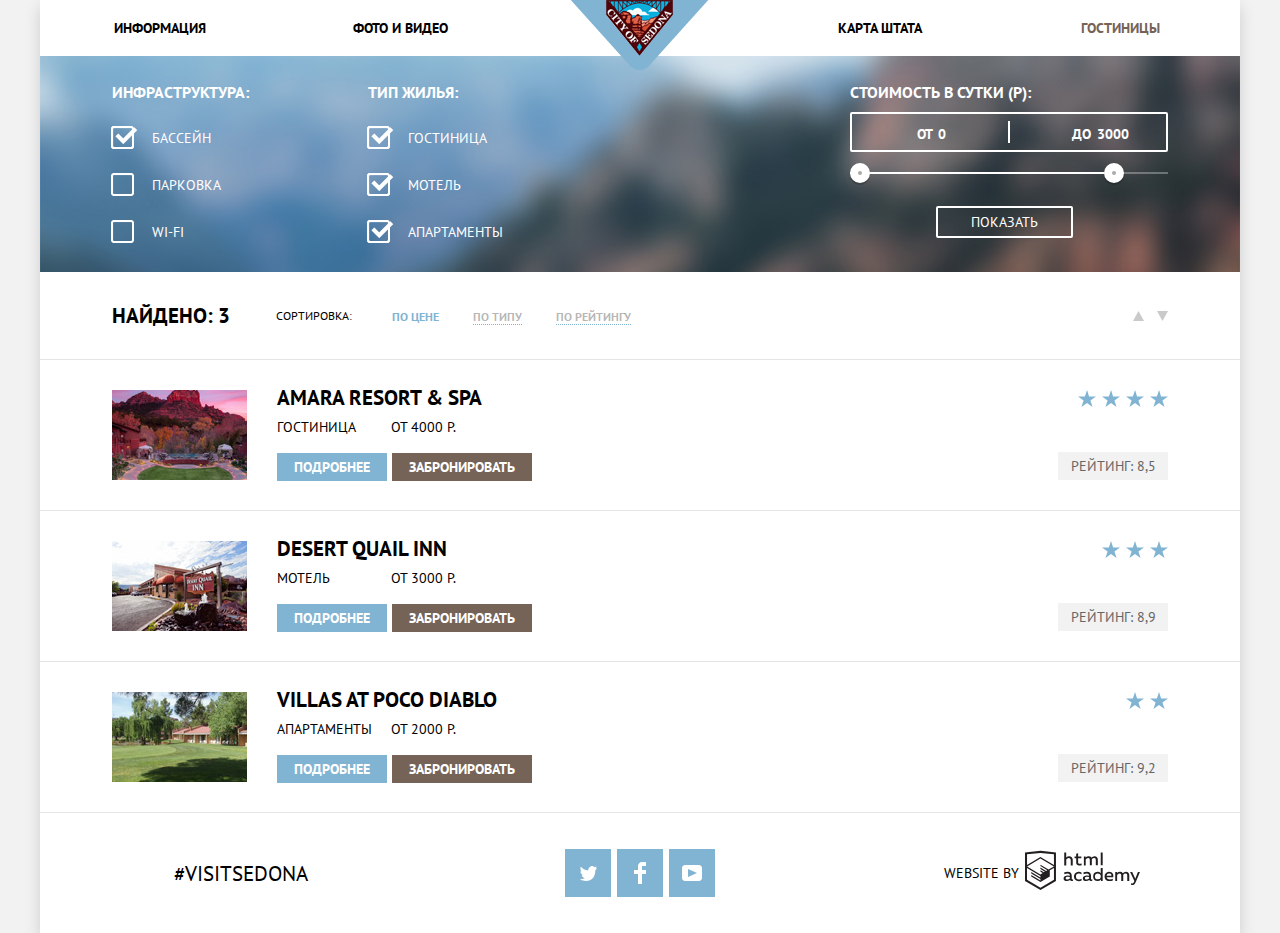
==== commit c45d7733: "Добавлена валидация формы" ====
--- a/catalog.html
+++ b/catalog.html
@@ -122,8 +122,8 @@
                 <a class="button reserve" href="#">Забронировать</a>
               </div>
             </div>
-            <div class="hotel-rating-block four-stars">
-              <span class="stars">4 звезды</span>
+            <div class="hotel-rating-block">
+              <span class="stars four-stars">4 звезды</span>
               <span class="hotel-rating">рейтинг: 8,5</span>
             </div>
           </li>
@@ -140,8 +140,8 @@
                 <a class="button reserve" href="#">Забронировать</a>
               </div>
             </div>
-            <div class="hotel-rating-block three-stars">
-              <span class="stars">3 звезды</span>
+            <div class="hotel-rating-block">
+              <span class="stars three-stars">3 звезды</span>
               <span class="hotel-rating">рейтинг: 8,9</span>
             </div>
           </li>
@@ -158,8 +158,8 @@
                 <a class="button reserve" href="#">Забронировать</a>
               </div>
             </div>
-            <div class="hotel-rating-block two-stars">
-              <span class="stars">2 звезды</span>
+            <div class="hotel-rating-block">
+              <span class="stars two-stars">2 звезды</span>
               <span class="hotel-rating">рейтинг: 9,2</span>
             </div>
           </li>
--- a/css/style.css
+++ b/css/style.css
@@ -55,16 +55,25 @@
   color: #766357;
 }
 
-.slogan {
-  font-size: 21px;
-  line-height: 26px;
-  text-align: center;
-}
-
 .container p {
   line-height: 21px;
   font-weight: 400;
   text-align: center;
+}
+
+.slogan b {
+  display: inline-block;
+  padding-top: 2px;
+  font-size: 21px;
+  line-height: 26px;
+  text-align: center;
+  margin-left: 360px;
+  margin-right: 360px;
+}
+
+.slogan {
+  margin-top: 18px;
+  margin-bottom: 18px;
 }
 
 h2 {
@@ -109,6 +118,7 @@
   text-align: center;
   background-color: #766357;
   border: none;
+  position: relative;
 }
 .hotel-search-button:hover,
 .hotel-search-button:focus {
@@ -217,7 +227,7 @@
 
 .hashtag {
   font-size: 21px;
-  flex-basis: 33%;
+  flex-basis: 402px;
 }
 
 .copyright {
@@ -808,7 +818,8 @@
 }
 
 .hotel-filters-button {
-  margin: 0 auto;
+  margin-left: auto;
+  margin-right: 95px;
   width: 137px;
   padding-left: 0;
   padding-right: 0;
@@ -909,6 +920,7 @@
 .stars {
   align-self: flex-end;
   color: transparent;
+  width: 110px;
 }
 
 .two-stars {
@@ -965,11 +977,11 @@
 
 @keyframes bounce {
   0% {
-    transform: translateY(-1000px);
+    opacity: 0;
   }
 
   100% {
-    transform: translateY(0);
+    opacity: 1;
   }
 }
 .hotel-search {
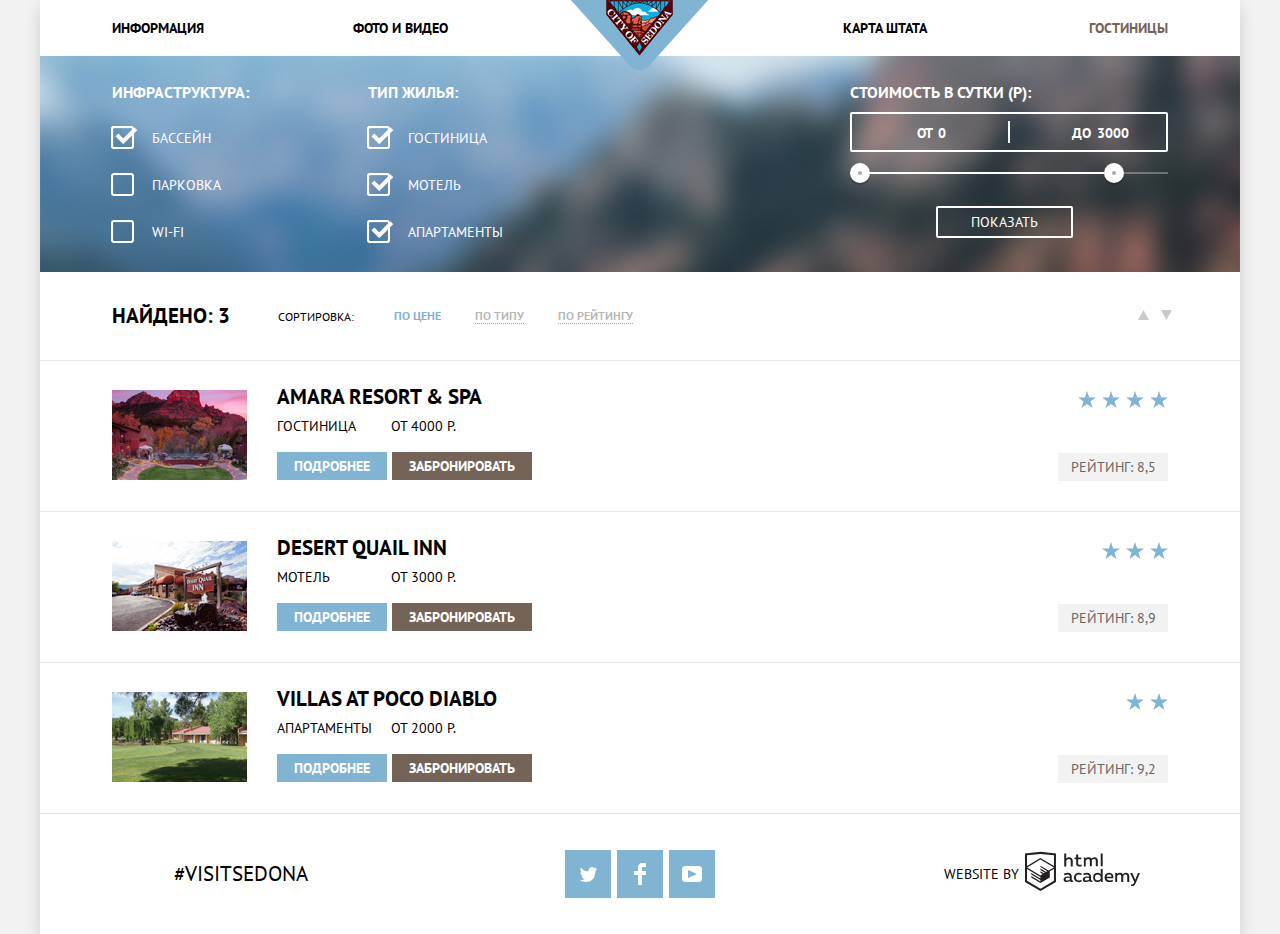
==== commit 62eaa042: "Внесены исправления" ====
--- a/catalog.html
+++ b/catalog.html
@@ -62,7 +62,7 @@
           </fieldset>
           <div class="price-block">
             <fieldset class="input-priсe-box">
-              <legend><label for="priсe">стоимость в сутки (р):</label></legend>
+              <legend>стоимость в сутки (р):</legend>
               <div class="price-controls">
                 <label class="min-price">от <input type="text" name="min-price" value="0"></label>
                 <label class="max-price">до <input type="text" name="max-price" value="3000"></label>
@@ -90,8 +90,8 @@
           <li>
             <a href="#" class="sort-item sort-up">
               <span class="visually-hidden">по возрастанию</span>
-              <svg version="1.1" id="Layer_1" xmlns="http://www.w3.org/2000/svg" xmlns:xlink="http://www.w3.org/1999/xlink" x="0px" y="0px"
-              	 width="11px" height="10px" viewBox="0 0 11 10" enable-background="new 0 0 11 10" xml:space="preserve">
+              <svg version="1.1" xmlns="http://www.w3.org/2000/svg" xmlns:xlink="http://www.w3.org/1999/xlink" x="0px" y="0px"
+                width="11px" height="10px" viewBox="0 0 11 10" enable-background="new 0 0 11 10" xml:space="preserve">
                 <polygon fill="#231F20" points="5.5,0 0,10 11,10 "/>
               </svg>
             </a>
@@ -99,8 +99,8 @@
           <li>
             <a href="#" class="sort-item sort-down">
               <span class="visually-hidden">по убыванию</span>
-              <svg version="1.1" id="Layer_1" xmlns="http://www.w3.org/2000/svg" xmlns:xlink="http://www.w3.org/1999/xlink" x="0px" y="0px"
-              	 width="11px" height="10px" viewBox="0 0 11 10" enable-background="new 0 0 11 10" xml:space="preserve">
+              <svg version="1.1" xmlns="http://www.w3.org/2000/svg" xmlns:xlink="http://www.w3.org/1999/xlink" x="0px" y="0px"
+                width="11px" height="10px" viewBox="0 0 11 10" enable-background="new 0 0 11 10" xml:space="preserve">
                 <polyline fill="#231F20" points="5.5,10 0,0 11,0 "/>
               </svg>
             </a></li>
@@ -172,7 +172,7 @@
         <li>
           <a class="social-button social-twitter" href="https://twitter.com">
             <span class="visually-hidden">Твиттер</span>
-            <svg version="1.1" id="Layer_1" xmlns="http://www.w3.org/2000/svg" xmlns:xlink="http://www.w3.org/1999/xlink" x="0px" y="0px"
+            <svg version="1.1" xmlns="http://www.w3.org/2000/svg" xmlns:xlink="http://www.w3.org/1999/xlink" x="0px" y="0px"
               width="17px" height="15px" viewBox="0 0 17 15" enable-background="new 0 0 17 15" xml:space="preserve">
               <g id="W6EeEF_1_">
                 <g>
@@ -190,7 +190,7 @@
         <li>
           <a class="social-button social-facebook" href="https://www.facebook.com">
             <span class="visually-hidden">Фейсбук</span>
-            <svg version="1.1" id="Layer_2" xmlns="http://www.w3.org/2000/svg" xmlns:xlink="http://www.w3.org/1999/xlink" x="0px" y="0px"
+            <svg version="1.1" xmlns="http://www.w3.org/2000/svg" xmlns:xlink="http://www.w3.org/1999/xlink" x="0px" y="0px"
                width="12px" height="22px" viewBox="0 0 12 22" enable-background="new 0 0 12 22" xml:space="preserve">
             <path fill="#FFFFFF" d="M12,4V0H8C5.791,0,4,1.791,4,4v4H0v4h4v10h4V12h4V8H8V4H12z"/>
             </svg>
@@ -199,7 +199,7 @@
         <li>
           <a class="social-button social-youtube" href="https://www.youtube.com">
             <span class="visually-hidden">Ютуб</span>
-            <svg version="1.1" id="Layer_1" xmlns="http://www.w3.org/2000/svg" xmlns:xlink="http://www.w3.org/1999/xlink" x="0px" y="0px"
+            <svg version="1.1" xmlns="http://www.w3.org/2000/svg" xmlns:xlink="http://www.w3.org/1999/xlink" x="0px" y="0px"
                width="20px" height="16px" viewBox="0 0 20 16" enable-background="new 0 0 20 16" xml:space="preserve">
             <path fill="#FFFFFF" d="M17,0H3C1.35,0,0,1.35,0,3v10c0,1.65,1.35,3,3,3h14c1.65,0,3-1.35,3-3V3C20,1.35,18.65,0,17,0z
                M6.027,11.998V4.002L15.014,8L6.027,11.998z"/>
@@ -209,7 +209,7 @@
       </ul>
       <p class="copyright">website by
         <a class="copyright-button" href="https://htmlacademy.ru">
-          <svg id="Layer_1" data-name="Layer 1" xmlns="http://www.w3.org/2000/svg" width="115px" height="41px" viewBox="0 0 108.08 36.85"><title>logo-htmlacademy-small1</title><path d="M44.61,26.88a2,2,0,0,0,.55-0.1v1.33a3.25,3.25,0,0,1-1.18.21,1.67,1.67,0,0,1-1.67-1,4.84,4.84,0,0,1-3.14,1.08c-1.51,0-2.91-.83-2.91-2.55,0-2.13,2-2.79,3.71-2.79a11.08,11.08,0,0,1,2.17.25v-0.3c0-1-.76-1.77-2.19-1.77a7.42,7.42,0,0,0-3,.64v-1.7a10.21,10.21,0,0,1,3.19-.55c2.36,0,3.81,1.12,3.81,3.65v3a0.54,0.54,0,0,0,.49.59h0.17Zm-6.44-1.13A1.35,1.35,0,0,0,39.63,27h0.11a3.39,3.39,0,0,0,2.41-1V24.58a9.72,9.72,0,0,0-1.81-.21c-1,0-2.16.33-2.16,1.38h0Zm12.36-6.11a5,5,0,0,1,2.57.64V22a4.08,4.08,0,0,0-2.3-.7,2.75,2.75,0,1,0,0,5.49,5,5,0,0,0,2.43-.64v1.71a6.27,6.27,0,0,1-2.76.57A4.21,4.21,0,0,1,46,24.51q0-.21,0-0.41a4.32,4.32,0,0,1,4.18-4.46h0.38Zm12.17,7.24a2,2,0,0,0,.55-0.1v1.33a3.25,3.25,0,0,1-1.18.21,1.67,1.67,0,0,1-1.67-1,4.84,4.84,0,0,1-3.14,1.08c-1.51,0-2.91-.83-2.91-2.55,0-2.13,2-2.79,3.71-2.79a11.08,11.08,0,0,1,2.17.25v-0.3c0-1-.76-1.77-2.19-1.77a7.42,7.42,0,0,0-3,.64v-1.7a10.21,10.21,0,0,1,3.19-.55c2.36,0,3.81,1.12,3.81,3.65v3a0.54,0.54,0,0,0,.49.59h0.17Zm-6.44-1.13A1.35,1.35,0,0,0,57.73,27h0.11a3.39,3.39,0,0,0,2.41-1V24.58a9.72,9.72,0,0,0-1.81-.21c-1.06,0-2.16.33-2.16,1.38h0ZM73,16V28.2H71.35V26.88a3.88,3.88,0,0,1-3.19,1.54,4.4,4.4,0,0,1,0-8.78,3.81,3.81,0,0,1,3,1.3V16H73Zm-4.53,5.22a2.76,2.76,0,1,0,0,5.52A2.86,2.86,0,0,0,71.15,25V23A2.91,2.91,0,0,0,68.49,21.27ZM79,19.64c3.31,0,4.46,2.68,3.92,5.09H76.7c0.21,1.5,1.67,2.11,3.19,2.11a6.11,6.11,0,0,0,2.64-.59v1.6a7.14,7.14,0,0,1-3,.57C77,28.42,74.78,27,74.78,24a4.18,4.18,0,0,1,4-4.39H79Zm0.09,1.54a2.28,2.28,0,0,0-2.44,2.1v0.06H81.3A2,2,0,0,0,79.13,21.18Zm5.73,7V19.87h1.65v1a3.81,3.81,0,0,1,2.78-1.27A2.86,2.86,0,0,1,91.89,21a4.12,4.12,0,0,1,2.91-1.33A3.06,3.06,0,0,1,98,23V28.2h-1.9V23.05a1.59,1.59,0,0,0-1.42-1.75H94.42a2.8,2.8,0,0,0-2.07,1.12V28.2h-1.9V23.05A1.59,1.59,0,0,0,89,21.31H88.8a3,3,0,0,0-2.21,1.29v5.63H84.86Zm21.31-8.33h1.9l-3.91,9.46c-0.9,2.17-2.09,2.86-3.35,2.86a4.76,4.76,0,0,1-1.1-.14V30.46a2.86,2.86,0,0,0,.85.12c0.9,0,1.58-.64,2.07-1.9l0.17-.42-4-8.4h2l2.86,6.29ZM38.73,1.46V6.22a3.81,3.81,0,0,1,2.7-1.14,3.25,3.25,0,0,1,3.44,3.4v5.15H43V8.72a1.81,1.81,0,0,0-1.61-2h-0.3a2.93,2.93,0,0,0-2.32,1.39v5.52h-1.9V1.46h1.9ZM49.94,2.31v3h3V6.91h-3v3.81c0,1.1.5,1.46,1.58,1.46a4.49,4.49,0,0,0,1.69-.33v1.6A6.8,6.8,0,0,1,51,13.8a2.55,2.55,0,0,1-2.86-2.74V6.89H46.58V5.26h1.5V2.74Zm5.4,11.31V5.28H57v1A3.81,3.81,0,0,1,59.77,5a2.86,2.86,0,0,1,2.6,1.33A4.12,4.12,0,0,1,65.28,5,3.06,3.06,0,0,1,68.44,8.4v5.21h-1.9V8.46a1.59,1.59,0,0,0-1.42-1.75H64.89a2.8,2.8,0,0,0-2.07,1.12v5.78h-1.9V8.46A1.59,1.59,0,0,0,59.5,6.71H59.27A3,3,0,0,0,57.06,8v5.63H55.34ZM71.17,1.45H73V13.6H71.17V1.45ZM14.71,0H14.55L0,1.54V28.21l14.55,8.66,14.55-8.66V1.54Zm12.5,27.1L14.55,34.64,1.9,27.12V16.18l12.59,7.5V25L5.86,19.9v1.31l8.68,5.21v1.39L5.87,22.65V24l8.68,5.21,8.75-5.24V18.31L27.2,16V27.12Zm0-12.53-3.48,2-1.6,1L14.51,13v1.31L21,18.23H21l-0.14.09-1,.54-5.37-3.2V17l4.24,2.52-1,.67-3.2-1.9v1.31l2.1,1.24L14.5,22.1,2,14.65,14.51,7.11Zm0-1.32L14.49,5.76,1.91,13.25v-10L14.56,1.92,27.21,3.25v10h0Z" transform="translate(0 -0.02)" fill="#231f20"/>
+          <svg data-name="Layer 1" xmlns="http://www.w3.org/2000/svg" width="115px" height="41px" viewBox="0 0 108.08 36.85"><title>logo-htmlacademy-small1</title><path d="M44.61,26.88a2,2,0,0,0,.55-0.1v1.33a3.25,3.25,0,0,1-1.18.21,1.67,1.67,0,0,1-1.67-1,4.84,4.84,0,0,1-3.14,1.08c-1.51,0-2.91-.83-2.91-2.55,0-2.13,2-2.79,3.71-2.79a11.08,11.08,0,0,1,2.17.25v-0.3c0-1-.76-1.77-2.19-1.77a7.42,7.42,0,0,0-3,.64v-1.7a10.21,10.21,0,0,1,3.19-.55c2.36,0,3.81,1.12,3.81,3.65v3a0.54,0.54,0,0,0,.49.59h0.17Zm-6.44-1.13A1.35,1.35,0,0,0,39.63,27h0.11a3.39,3.39,0,0,0,2.41-1V24.58a9.72,9.72,0,0,0-1.81-.21c-1,0-2.16.33-2.16,1.38h0Zm12.36-6.11a5,5,0,0,1,2.57.64V22a4.08,4.08,0,0,0-2.3-.7,2.75,2.75,0,1,0,0,5.49,5,5,0,0,0,2.43-.64v1.71a6.27,6.27,0,0,1-2.76.57A4.21,4.21,0,0,1,46,24.51q0-.21,0-0.41a4.32,4.32,0,0,1,4.18-4.46h0.38Zm12.17,7.24a2,2,0,0,0,.55-0.1v1.33a3.25,3.25,0,0,1-1.18.21,1.67,1.67,0,0,1-1.67-1,4.84,4.84,0,0,1-3.14,1.08c-1.51,0-2.91-.83-2.91-2.55,0-2.13,2-2.79,3.71-2.79a11.08,11.08,0,0,1,2.17.25v-0.3c0-1-.76-1.77-2.19-1.77a7.42,7.42,0,0,0-3,.64v-1.7a10.21,10.21,0,0,1,3.19-.55c2.36,0,3.81,1.12,3.81,3.65v3a0.54,0.54,0,0,0,.49.59h0.17Zm-6.44-1.13A1.35,1.35,0,0,0,57.73,27h0.11a3.39,3.39,0,0,0,2.41-1V24.58a9.72,9.72,0,0,0-1.81-.21c-1.06,0-2.16.33-2.16,1.38h0ZM73,16V28.2H71.35V26.88a3.88,3.88,0,0,1-3.19,1.54,4.4,4.4,0,0,1,0-8.78,3.81,3.81,0,0,1,3,1.3V16H73Zm-4.53,5.22a2.76,2.76,0,1,0,0,5.52A2.86,2.86,0,0,0,71.15,25V23A2.91,2.91,0,0,0,68.49,21.27ZM79,19.64c3.31,0,4.46,2.68,3.92,5.09H76.7c0.21,1.5,1.67,2.11,3.19,2.11a6.11,6.11,0,0,0,2.64-.59v1.6a7.14,7.14,0,0,1-3,.57C77,28.42,74.78,27,74.78,24a4.18,4.18,0,0,1,4-4.39H79Zm0.09,1.54a2.28,2.28,0,0,0-2.44,2.1v0.06H81.3A2,2,0,0,0,79.13,21.18Zm5.73,7V19.87h1.65v1a3.81,3.81,0,0,1,2.78-1.27A2.86,2.86,0,0,1,91.89,21a4.12,4.12,0,0,1,2.91-1.33A3.06,3.06,0,0,1,98,23V28.2h-1.9V23.05a1.59,1.59,0,0,0-1.42-1.75H94.42a2.8,2.8,0,0,0-2.07,1.12V28.2h-1.9V23.05A1.59,1.59,0,0,0,89,21.31H88.8a3,3,0,0,0-2.21,1.29v5.63H84.86Zm21.31-8.33h1.9l-3.91,9.46c-0.9,2.17-2.09,2.86-3.35,2.86a4.76,4.76,0,0,1-1.1-.14V30.46a2.86,2.86,0,0,0,.85.12c0.9,0,1.58-.64,2.07-1.9l0.17-.42-4-8.4h2l2.86,6.29ZM38.73,1.46V6.22a3.81,3.81,0,0,1,2.7-1.14,3.25,3.25,0,0,1,3.44,3.4v5.15H43V8.72a1.81,1.81,0,0,0-1.61-2h-0.3a2.93,2.93,0,0,0-2.32,1.39v5.52h-1.9V1.46h1.9ZM49.94,2.31v3h3V6.91h-3v3.81c0,1.1.5,1.46,1.58,1.46a4.49,4.49,0,0,0,1.69-.33v1.6A6.8,6.8,0,0,1,51,13.8a2.55,2.55,0,0,1-2.86-2.74V6.89H46.58V5.26h1.5V2.74Zm5.4,11.31V5.28H57v1A3.81,3.81,0,0,1,59.77,5a2.86,2.86,0,0,1,2.6,1.33A4.12,4.12,0,0,1,65.28,5,3.06,3.06,0,0,1,68.44,8.4v5.21h-1.9V8.46a1.59,1.59,0,0,0-1.42-1.75H64.89a2.8,2.8,0,0,0-2.07,1.12v5.78h-1.9V8.46A1.59,1.59,0,0,0,59.5,6.71H59.27A3,3,0,0,0,57.06,8v5.63H55.34ZM71.17,1.45H73V13.6H71.17V1.45ZM14.71,0H14.55L0,1.54V28.21l14.55,8.66,14.55-8.66V1.54Zm12.5,27.1L14.55,34.64,1.9,27.12V16.18l12.59,7.5V25L5.86,19.9v1.31l8.68,5.21v1.39L5.87,22.65V24l8.68,5.21,8.75-5.24V18.31L27.2,16V27.12Zm0-12.53-3.48,2-1.6,1L14.51,13v1.31L21,18.23H21l-0.14.09-1,.54-5.37-3.2V17l4.24,2.52-1,.67-3.2-1.9v1.31l2.1,1.24L14.5,22.1,2,14.65,14.51,7.11Zm0-1.32L14.49,5.76,1.91,13.25v-10L14.56,1.92,27.21,3.25v10h0Z" transform="translate(0 -0.02)" fill="#231f20"/>
           </svg>
         </a>
       </p>
--- a/css/style.css
+++ b/css/style.css
@@ -5,7 +5,6 @@
 body {
   margin: 0;
   padding: 0;
-
   font-family: "PT Sans", Arial, sans-serif;
   font-size: 14px;
   line-height: 24px;
@@ -62,18 +61,16 @@
 }
 
 .slogan b {
-  display: inline-block;
-  padding-top: 2px;
   font-size: 21px;
   line-height: 26px;
   text-align: center;
-  margin-left: 360px;
-  margin-right: 360px;
 }
 
 .slogan {
-  margin-top: 18px;
-  margin-bottom: 18px;
+  display: block;
+  width: 470px;
+  margin-top: 60px;
+  margin-bottom: 17px;
 }
 
 h2 {
@@ -120,6 +117,7 @@
   border: none;
   position: relative;
 }
+
 .hotel-search-button:hover,
 .hotel-search-button:focus {
   background-color: #604e43;
@@ -196,9 +194,9 @@
   color: #000000;
 }
 
- .hotel-search-item button:active {
-   outline-color: #e5e5e5;
-   color: #81b3d2;
+.hotel-search-item button:active {
+  outline-color: #e5e5e5;
+  color: #81b3d2;
 }
 
 .hotel-search-form-button {
@@ -228,6 +226,8 @@
 .hashtag {
   font-size: 21px;
   flex-basis: 402px;
+  margin-top: 20px;
+  margin-bottom: 22px;
 }
 
 .copyright {
@@ -294,12 +294,22 @@
   line-height: 26px;
 }
 
+.sort-result {
+  margin-right: 48px;
+}
+
 .sort-title,
 .sort-item {
   font-size: 12px;
   line-height: 18px;
 }
 
+.sort-title {
+margin-right: 40px;
+margin-bottom: 0;
+margin-top: 3px;
+}
+
 .sort-item {
   color: rgba(0, 0, 0, 0.3);
   border-bottom: 1px dotted #81b3d2;
@@ -322,7 +332,10 @@
 .sort-up,
 .sort-down {
   border:none;
-}
+font-size: 0;
+}
+
+
 
 .sort-up polygon,
 .sort-down polyline {
@@ -414,7 +427,7 @@
 }
 
 .main-container {
-  background-image: url("../img/Shape-line.png"), url("../img/Welcome.png"), url("../img/backgroundphoto.jpg");
+  background-image: url("../img/shape-line.png"), url("../img/welcome.png"), url("../img/backgroundphoto.jpg");
   background-repeat: no-repeat;
   background-position: center 507px, center 132px, center top;
 }
@@ -431,15 +444,24 @@
 
 .site-navigation {
   display: flex;
-  padding: 0;
+  padding: 0 6%;
   margin: 0;
   height: 56px;
   align-items: center;
 }
 
 .site-navigation li {
-  flex-basis: 20%;
-  text-align: center;
+  flex-basis: 241px;
+}
+
+.site-navigation li:first-child,
+.site-navigation li:nth-child(2) {
+  text-align: left;
+}
+
+.site-navigation li:last-child,
+.site-navigation li:nth-child(3) {
+  text-align: right;
 }
 
 .site-navigation li:nth-child(2) {
@@ -448,10 +470,6 @@
 
 .site-navigation li:nth-child(3) {
   margin-left: auto;
-}
-
-.site-navigation a {
-  display: block;
 }
 
 .slogan-block {
@@ -459,10 +477,13 @@
   background: #ffffff;
   margin-top: 508px;
   flex-direction: column;
-  justify-content: center;
   align-items: center;
-  min-height: 216px;
-
+  min-height: 200px;
+}
+
+.slogan-block p:last-child {
+  margin-top: 14px;
+  margin-bottom: 53px;
 }
 
 .sedona-sity,
@@ -474,10 +495,16 @@
   height: 256px;
   overflow: hidden;
 }
+
+.hellbridge {
+  margin-top: -2px;
+}
+
 .sedona-sity div:first-child,
 .hellbridge div:last-child {
   width: 33.33%;
 }
+
 .sedona-sity div:last-child,
 .hellbridge div:first-child {
   width: 66.67%;
@@ -513,12 +540,16 @@
 .advantages-addition-item {
   position: relative;
   width: 400px;
-  padding-top: 145px;
-  padding-bottom: 70px;
+  padding-top: 144px;
+  padding-bottom: 71px;
 }
 .advantages-addition-item p {
   padding-left: 57px;
   padding-right: 57px;
+}
+
+.advantages-item {
+  margin-top: 47px;
 }
 
 .advantages-item p {
@@ -564,7 +595,6 @@
   padding: 0;
   min-height: 256px;
   justify-content: space-between;
-  align-items: center;
 }
 
 .advantages-item {
@@ -615,9 +645,11 @@
 .copyright-button {
   margin-left: 6px;
 }
+
 .social {
   padding: 0 ;
 }
+
 .search-form {
   position: relative;
   z-index: 3;
@@ -635,7 +667,7 @@
   background: #ffffff;
   box-shadow: 0 7px 15px 0px rgba(0, 0, 0, 0.15);
   position: absolute;
-  bottom: 199px;
+  bottom: 198px;
   left: 50%;
   margin-left: -284px;
 }
@@ -644,17 +676,19 @@
   position: relative;
 }
 
-.item-date svg {
+.item-date button {
   position: absolute;
-  top: 8px;
-  right: 8px;
-}
-
-.item-date svg:hover path {
+  text-align: center;
+  top: 2px;
+  right: 0;
+  outline: none;
+}
+
+.item-date button:hover path {
   fill: #000000;
 }
 
-.item-date svg:active path {
+.item-date button:active path {
   fill: #81b3d2;
 }
 
@@ -684,6 +718,7 @@
 
 .hotel-filters-item {
   padding-left: 40px;
+  margin-bottom: 26px;
 }
 
 .hotel-filters-item label {
@@ -716,12 +751,14 @@
   background-repeat: no-repeat;
   background-position: 0 0;
 }
+
 .price-block {
   margin-left: auto;
   width: 318px;
   display: flex;
   flex-direction: column;
 }
+
 .input-priсe-box {
   margin: 0;
   padding: 0;
@@ -771,6 +808,7 @@
 .price-controls input {
   width: 50px;
   margin: 0;
+  height: 30px;
   color: inherit;
   font: inherit;
   background: none;
@@ -832,7 +870,6 @@
   min-height: 115px;
   margin-top: 25px;
   margin-bottom: 0;
-  justify-content: space-between;
   align-items: flex-start;
 }
 
@@ -840,24 +877,21 @@
   display: flex;
   padding-left: 6%;
   padding-right: 6%;
-  align-items: center;
-  min-height: 87px;
   border-bottom: 1px solid #e5e5e5;
-}
-
-.hotel-sort span {
-  flex-basis: 135px;
-  margin-right: 30px;
+  padding-top: 31px;
+  padding-bottom: 31px;
+  white-space: nowrap;
 }
 
 .sort-list {
   display: flex;
-  width: 783px;
-  margin-left: 40px;
   padding-left: 0;
-}
+  margin: 0;
+  justify-content: flex-start;
+}
+
 .sort-list li {
-  white-space: nowrap;
+
 }
 
 .sort-list li:nth-child(2),
@@ -867,20 +901,28 @@
 }
 
 .sort-list li:nth-child(4) {
-  margin: auto;
-  margin-right: 13px;
-}
+  margin-left: 471px;
+  margin-right: 12px;
+}
+
 .sort-result-list {
   margin: 0;
   padding: 0;
 }
+
 .sort-result-item {
   padding-left: 6%;
   padding-right: 6%;
   display: flex;
   border-bottom: 1px solid #e5e5e5;
-  min-height: 150px;
-  align-items: center;
+  padding-top: 23px;
+  padding-bottom: 23px;
+  height: 151px;
+  box-sizing: border-box;
+}
+
+.sort-result-item img {
+  margin-top: 6px;
 }
 
 .hotel-rating {
@@ -915,6 +957,8 @@
   display: flex;
   flex-direction: column;
   justify-content: space-between;
+  margin-top: 7px;
+  margin-bottom: 7px;
 }
 
 .stars {
@@ -934,11 +978,13 @@
   background-repeat: no-repeat;
   background-position: 44px top, 68px top, 92px top;
 }
+
 .four-stars {
   background: url("../img/star.svg"), url("../img/star.svg"), url("../img/star.svg"), url("../img/star.svg");
   background-repeat: no-repeat;
   background-position: 20px top, 44px top, 68px top, 92px top;
 }
+
 .social {
   flex-basis: 33%;
   display: flex;
@@ -984,9 +1030,11 @@
     opacity: 1;
   }
 }
+
 .hotel-search {
   position: relative;
 }
+
 .hotel-search iframe {
   position: relative;
   z-index: 2;
@@ -1000,4 +1048,3 @@
   z-index: 1;
   margin: 0;
 }
-}
